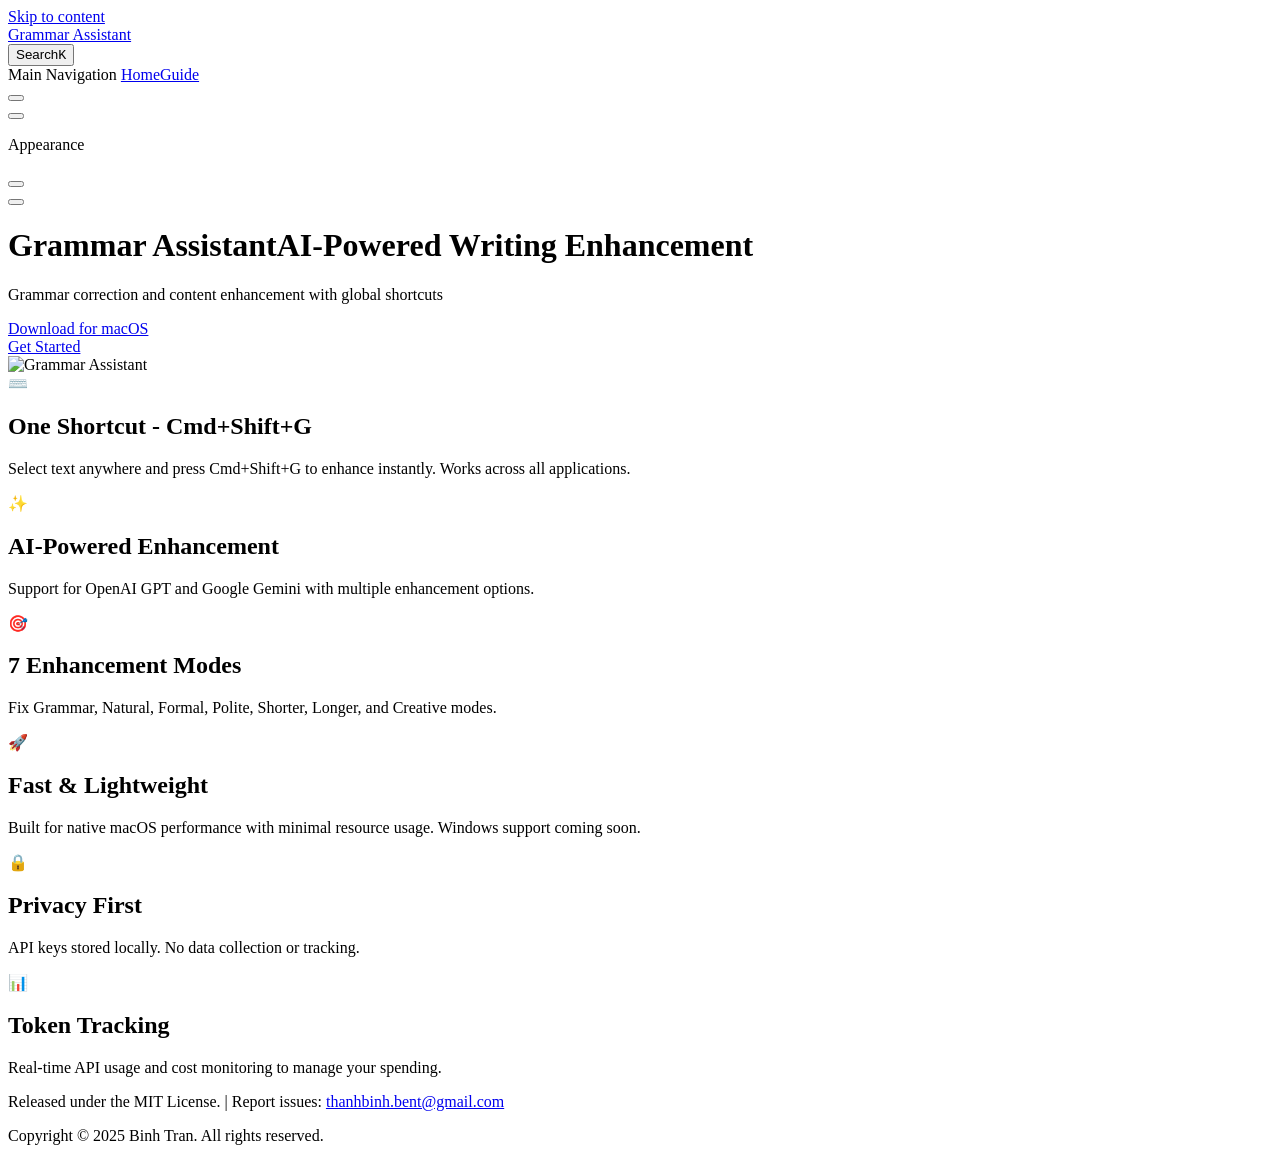
==== index.html @ 75317d52 "Deploy docs: 2025-11-30 17:50:04" ====
<!DOCTYPE html>
<html lang="en-US" dir="ltr">
  <head>
    <meta charset="utf-8">
    <meta name="viewport" content="width=device-width,initial-scale=1">
    <title>Grammar Assistant</title>
    <meta name="description" content="AI-powered grammar correction and content enhancement tool with global shortcuts">
    <meta name="generator" content="VitePress v1.6.4">
    <link rel="preload stylesheet" href="/grammar-assistant-docs/assets/style.QCebsMZa.css" as="style">
    <link rel="preload stylesheet" href="/grammar-assistant-docs/vp-icons.css" as="style">
    
    <script type="module" src="/grammar-assistant-docs/assets/app.Bwxa9KxV.js"></script>
    <link rel="preload" href="/grammar-assistant-docs/assets/inter-roman-latin.Di8DUHzh.woff2" as="font" type="font/woff2" crossorigin="">
    <link rel="modulepreload" href="/grammar-assistant-docs/assets/chunks/theme.BFLiokeU.js">
    <link rel="modulepreload" href="/grammar-assistant-docs/assets/chunks/framework.CrFVcK8R.js">
    <link rel="modulepreload" href="/grammar-assistant-docs/assets/index.md.DBgNUbRW.lean.js">
    <script id="check-dark-mode">(()=>{const e=localStorage.getItem("vitepress-theme-appearance")||"auto",a=window.matchMedia("(prefers-color-scheme: dark)").matches;(!e||e==="auto"?a:e==="dark")&&document.documentElement.classList.add("dark")})();</script>
    <script id="check-mac-os">document.documentElement.classList.toggle("mac",/Mac|iPhone|iPod|iPad/i.test(navigator.platform));</script>
  </head>
  <body>
    <div id="app"><div class="Layout" data-v-5d98c3a5><!--[--><!--]--><!--[--><span tabindex="-1" data-v-0b0ada53></span><a href="#VPContent" class="VPSkipLink visually-hidden" data-v-0b0ada53>Skip to content</a><!--]--><!----><header class="VPNav" data-v-5d98c3a5 data-v-ae24b3ad><div class="VPNavBar" data-v-ae24b3ad data-v-6aa21345><div class="wrapper" data-v-6aa21345><div class="container" data-v-6aa21345><div class="title" data-v-6aa21345><div class="VPNavBarTitle" data-v-6aa21345 data-v-1168a8e4><a class="title" href="/grammar-assistant-docs/" data-v-1168a8e4><!--[--><!--]--><!--[--><img class="VPImage logo" src="/grammar-assistant-docs/favicon.png" alt data-v-8426fc1a><!--]--><span data-v-1168a8e4>Grammar Assistant</span><!--[--><!--]--></a></div></div><div class="content" data-v-6aa21345><div class="content-body" data-v-6aa21345><!--[--><!--]--><div class="VPNavBarSearch search" data-v-6aa21345><!--[--><!----><div id="local-search"><button type="button" class="DocSearch DocSearch-Button" aria-label="Search"><span class="DocSearch-Button-Container"><span class="vp-icon DocSearch-Search-Icon"></span><span class="DocSearch-Button-Placeholder">Search</span></span><span class="DocSearch-Button-Keys"><kbd class="DocSearch-Button-Key"></kbd><kbd class="DocSearch-Button-Key">K</kbd></span></button></div><!--]--></div><nav aria-labelledby="main-nav-aria-label" class="VPNavBarMenu menu" data-v-6aa21345 data-v-dc692963><span id="main-nav-aria-label" class="visually-hidden" data-v-dc692963> Main Navigation </span><!--[--><!--[--><a class="VPLink link VPNavBarMenuLink active" href="/grammar-assistant-docs/" tabindex="0" data-v-dc692963 data-v-e56f3d57><!--[--><span data-v-e56f3d57>Home</span><!--]--></a><!--]--><!--[--><a class="VPLink link VPNavBarMenuLink" href="/grammar-assistant-docs/guide/getting-started.html" tabindex="0" data-v-dc692963 data-v-e56f3d57><!--[--><span data-v-e56f3d57>Guide</span><!--]--></a><!--]--><!--]--></nav><!----><div class="VPNavBarAppearance appearance" data-v-6aa21345 data-v-6c893767><button class="VPSwitch VPSwitchAppearance" type="button" role="switch" title aria-checked="false" data-v-6c893767 data-v-5337faa4 data-v-1d5665e3><span class="check" data-v-1d5665e3><span class="icon" data-v-1d5665e3><!--[--><span class="vpi-sun sun" data-v-5337faa4></span><span class="vpi-moon moon" data-v-5337faa4></span><!--]--></span></span></button></div><div class="VPSocialLinks VPNavBarSocialLinks social-links" data-v-6aa21345 data-v-0394ad82 data-v-7bc22406><!--[--><a class="VPSocialLink no-icon" href="https://github.com/thanhbinhbent/grammar-assistant" aria-label="github" target="_blank" rel="noopener" data-v-7bc22406 data-v-bd121fe5><span class="vpi-social-github"></span></a><!--]--></div><div class="VPFlyout VPNavBarExtra extra" data-v-6aa21345 data-v-bb2aa2f0 data-v-cf11d7a2><button type="button" class="button" aria-haspopup="true" aria-expanded="false" aria-label="extra navigation" data-v-cf11d7a2><span class="vpi-more-horizontal icon" data-v-cf11d7a2></span></button><div class="menu" data-v-cf11d7a2><div class="VPMenu" data-v-cf11d7a2 data-v-b98bc113><!----><!--[--><!--[--><!----><div class="group" data-v-bb2aa2f0><div class="item appearance" data-v-bb2aa2f0><p class="label" data-v-bb2aa2f0>Appearance</p><div class="appearance-action" data-v-bb2aa2f0><button class="VPSwitch VPSwitchAppearance" type="button" role="switch" title aria-checked="false" data-v-bb2aa2f0 data-v-5337faa4 data-v-1d5665e3><span class="check" data-v-1d5665e3><span class="icon" data-v-1d5665e3><!--[--><span class="vpi-sun sun" data-v-5337faa4></span><span class="vpi-moon moon" data-v-5337faa4></span><!--]--></span></span></button></div></div></div><div class="group" data-v-bb2aa2f0><div class="item social-links" data-v-bb2aa2f0><div class="VPSocialLinks social-links-list" data-v-bb2aa2f0 data-v-7bc22406><!--[--><a class="VPSocialLink no-icon" href="https://github.com/thanhbinhbent/grammar-assistant" aria-label="github" target="_blank" rel="noopener" data-v-7bc22406 data-v-bd121fe5><span class="vpi-social-github"></span></a><!--]--></div></div></div><!--]--><!--]--></div></div></div><!--[--><!--]--><button type="button" class="VPNavBarHamburger hamburger" aria-label="mobile navigation" aria-expanded="false" aria-controls="VPNavScreen" data-v-6aa21345 data-v-e5dd9c1c><span class="container" data-v-e5dd9c1c><span class="top" data-v-e5dd9c1c></span><span class="middle" data-v-e5dd9c1c></span><span class="bottom" data-v-e5dd9c1c></span></span></button></div></div></div></div><div class="divider" data-v-6aa21345><div class="divider-line" data-v-6aa21345></div></div></div><!----></header><!----><!----><div class="VPContent is-home" id="VPContent" data-v-5d98c3a5 data-v-1428d186><div class="VPHome" data-v-1428d186 data-v-8b561e3d><!--[--><!--]--><div class="VPHero has-image VPHomeHero" data-v-8b561e3d data-v-4f9c455b><div class="container" data-v-4f9c455b><div class="main" data-v-4f9c455b><!--[--><!--]--><!--[--><h1 class="heading" data-v-4f9c455b><span class="name clip" data-v-4f9c455b>Grammar Assistant</span><span class="text" data-v-4f9c455b>AI-Powered Writing Enhancement</span></h1><p class="tagline" data-v-4f9c455b>Grammar correction and content enhancement with global shortcuts</p><!--]--><!--[--><!--]--><div class="actions" data-v-4f9c455b><!--[--><div class="action" data-v-4f9c455b><a class="VPButton medium brand" href="/grammar-assistant-docs/downloads.html" data-v-4f9c455b data-v-fa7799d5>Download for macOS</a></div><div class="action" data-v-4f9c455b><a class="VPButton medium alt" href="/grammar-assistant-docs/guide/getting-started.html" data-v-4f9c455b data-v-fa7799d5>Get Started</a></div><!--]--></div><!--[--><!--]--></div><div class="image" data-v-4f9c455b><div class="image-container" data-v-4f9c455b><div class="image-bg" data-v-4f9c455b></div><!--[--><!--[--><img class="VPImage image-src" src="/grammar-assistant-docs/favicon.png" alt="Grammar Assistant" data-v-8426fc1a><!--]--><!--]--></div></div></div></div><!--[--><!--]--><!--[--><!--]--><div class="VPFeatures VPHomeFeatures" data-v-8b561e3d data-v-a6181336><div class="container" data-v-a6181336><div class="items" data-v-a6181336><!--[--><div class="grid-6 item" data-v-a6181336><div class="VPLink no-icon VPFeature" data-v-a6181336 data-v-a3976bdc><!--[--><article class="box" data-v-a3976bdc><div class="icon" data-v-a3976bdc>⌨️</div><h2 class="title" data-v-a3976bdc>One Shortcut - Cmd+Shift+G</h2><p class="details" data-v-a3976bdc>Select text anywhere and press Cmd+Shift+G to enhance instantly. Works across all applications.</p><!----></article><!--]--></div></div><div class="grid-6 item" data-v-a6181336><div class="VPLink no-icon VPFeature" data-v-a6181336 data-v-a3976bdc><!--[--><article class="box" data-v-a3976bdc><div class="icon" data-v-a3976bdc>✨</div><h2 class="title" data-v-a3976bdc>AI-Powered Enhancement</h2><p class="details" data-v-a3976bdc>Support for OpenAI GPT and Google Gemini with multiple enhancement options.</p><!----></article><!--]--></div></div><div class="grid-6 item" data-v-a6181336><div class="VPLink no-icon VPFeature" data-v-a6181336 data-v-a3976bdc><!--[--><article class="box" data-v-a3976bdc><div class="icon" data-v-a3976bdc>🎯</div><h2 class="title" data-v-a3976bdc>7 Enhancement Modes</h2><p class="details" data-v-a3976bdc>Fix Grammar, Natural, Formal, Polite, Shorter, Longer, and Creative modes.</p><!----></article><!--]--></div></div><div class="grid-6 item" data-v-a6181336><div class="VPLink no-icon VPFeature" data-v-a6181336 data-v-a3976bdc><!--[--><article class="box" data-v-a3976bdc><div class="icon" data-v-a3976bdc>🚀</div><h2 class="title" data-v-a3976bdc>Fast & Lightweight</h2><p class="details" data-v-a3976bdc>Built for native macOS performance with minimal resource usage. Windows support coming soon.</p><!----></article><!--]--></div></div><div class="grid-6 item" data-v-a6181336><div class="VPLink no-icon VPFeature" data-v-a6181336 data-v-a3976bdc><!--[--><article class="box" data-v-a3976bdc><div class="icon" data-v-a3976bdc>🔒</div><h2 class="title" data-v-a3976bdc>Privacy First</h2><p class="details" data-v-a3976bdc>API keys stored locally. No data collection or tracking.</p><!----></article><!--]--></div></div><div class="grid-6 item" data-v-a6181336><div class="VPLink no-icon VPFeature" data-v-a6181336 data-v-a3976bdc><!--[--><article class="box" data-v-a3976bdc><div class="icon" data-v-a3976bdc>📊</div><h2 class="title" data-v-a3976bdc>Token Tracking</h2><p class="details" data-v-a3976bdc>Real-time API usage and cost monitoring to manage your spending.</p><!----></article><!--]--></div></div><!--]--></div></div></div><!--[--><!--]--><div class="vp-doc container" style="" data-v-8b561e3d data-v-8e2d4988><!--[--><div style="position:relative;" data-v-8b561e3d><div></div></div><!--]--></div></div></div><footer class="VPFooter" data-v-5d98c3a5 data-v-e315a0ad><div class="container" data-v-e315a0ad><p class="message" data-v-e315a0ad>Released under the MIT License. | Report issues: <a href="mailto:thanhbinh.bent@gmail.com">thanhbinh.bent@gmail.com</a></p><p class="copyright" data-v-e315a0ad>Copyright © 2025 Binh Tran. All rights reserved.</p></div></footer><!--[--><!--]--></div></div>
    <script>window.__VP_HASH_MAP__=JSON.parse("{\"downloads.md\":\"1KWskmOC\",\"guide_configuration.md\":\"DzeyccAJ\",\"guide_features.md\":\"C42X2buK\",\"guide_getting-started.md\":\"BMj8KiyH\",\"guide_installation.md\":\"B_uOtw9T\",\"guide_what-is-grammar-assistant.md\":\"K6y7GJBF\",\"index.md\":\"DBgNUbRW\",\"readme.md\":\"B2Mxb4e_\"}");window.__VP_SITE_DATA__=JSON.parse("{\"lang\":\"en-US\",\"dir\":\"ltr\",\"title\":\"Grammar Assistant\",\"description\":\"AI-powered grammar correction and content enhancement tool with global shortcuts\",\"base\":\"/grammar-assistant-docs/\",\"head\":[],\"router\":{\"prefetchLinks\":true},\"appearance\":true,\"themeConfig\":{\"logo\":\"/favicon.png\",\"nav\":[{\"text\":\"Home\",\"link\":\"/\"},{\"text\":\"Guide\",\"link\":\"/guide/getting-started\"}],\"sidebar\":[{\"text\":\"Introduction\",\"items\":[{\"text\":\"What is Grammar Assistant?\",\"link\":\"/guide/what-is-grammar-assistant\"},{\"text\":\"Getting Started\",\"link\":\"/guide/getting-started\"}]},{\"text\":\"User Guide\",\"items\":[{\"text\":\"Installation\",\"link\":\"/guide/installation\"},{\"text\":\"Configuration\",\"link\":\"/guide/configuration\"},{\"text\":\"Features\",\"link\":\"/guide/features\"}]}],\"socialLinks\":[{\"icon\":\"github\",\"link\":\"https://github.com/thanhbinhbent/grammar-assistant\"}],\"footer\":{\"message\":\"Released under the MIT License. | Report issues: <a href=\\\"mailto:thanhbinh.bent@gmail.com\\\">thanhbinh.bent@gmail.com</a>\",\"copyright\":\"Copyright © 2025 Binh Tran. All rights reserved.\"},\"search\":{\"provider\":\"local\"}},\"locales\":{},\"scrollOffset\":134,\"cleanUrls\":false}");</script>
    
  </body>
</html>
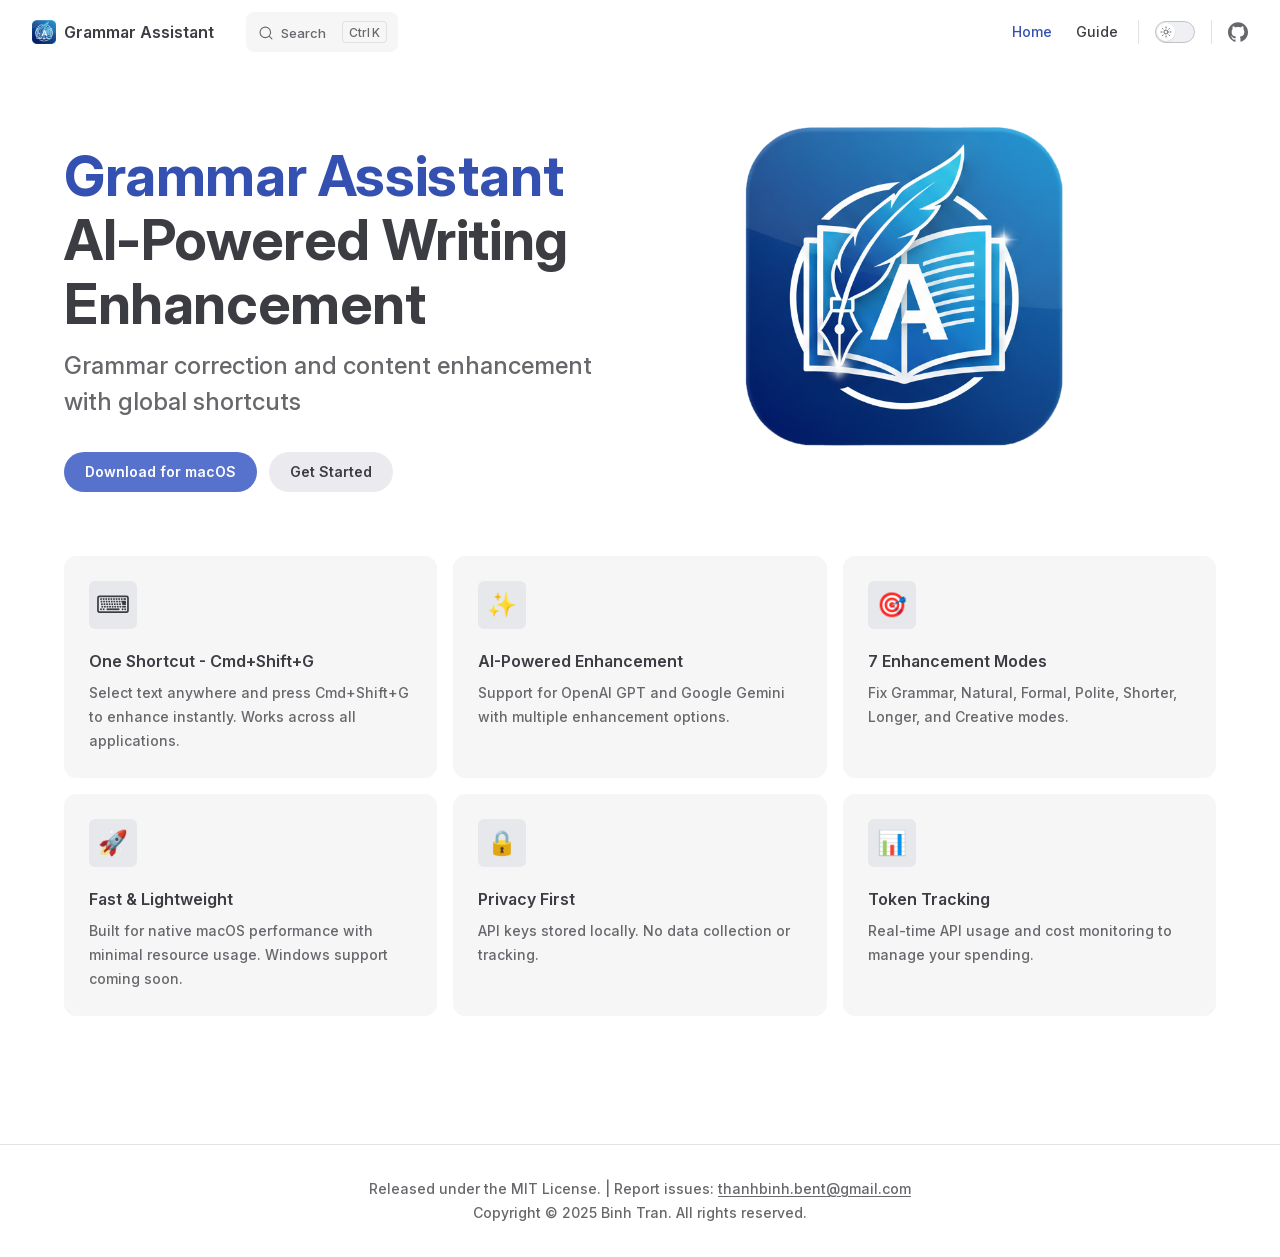
==== commit 29933210: "Deploy docs: 2025-12-01 16:32:07" ====
--- a/index.html
+++ b/index.html
@@ -6,20 +6,20 @@
     <title>Grammar Assistant</title>
     <meta name="description" content="AI-powered grammar correction and content enhancement tool with global shortcuts">
     <meta name="generator" content="VitePress v1.6.4">
-    <link rel="preload stylesheet" href="/grammar-assistant-docs/assets/style.QCebsMZa.css" as="style">
-    <link rel="preload stylesheet" href="/grammar-assistant-docs/vp-icons.css" as="style">
+    <link rel="preload stylesheet" href="/assets/style.BhX5jokk.css" as="style">
+    <link rel="preload stylesheet" href="/vp-icons.css" as="style">
     
-    <script type="module" src="/grammar-assistant-docs/assets/app.Bwxa9KxV.js"></script>
-    <link rel="preload" href="/grammar-assistant-docs/assets/inter-roman-latin.Di8DUHzh.woff2" as="font" type="font/woff2" crossorigin="">
-    <link rel="modulepreload" href="/grammar-assistant-docs/assets/chunks/theme.BFLiokeU.js">
-    <link rel="modulepreload" href="/grammar-assistant-docs/assets/chunks/framework.CrFVcK8R.js">
-    <link rel="modulepreload" href="/grammar-assistant-docs/assets/index.md.DBgNUbRW.lean.js">
+    <script type="module" src="/assets/app.wOiOORyG.js"></script>
+    <link rel="preload" href="/assets/inter-roman-latin.Di8DUHzh.woff2" as="font" type="font/woff2" crossorigin="">
+    <link rel="modulepreload" href="/assets/chunks/theme.yKlS7b8I.js">
+    <link rel="modulepreload" href="/assets/chunks/framework.CQuhCYrb.js">
+    <link rel="modulepreload" href="/assets/index.md.B6BmJPSx.lean.js">
     <script id="check-dark-mode">(()=>{const e=localStorage.getItem("vitepress-theme-appearance")||"auto",a=window.matchMedia("(prefers-color-scheme: dark)").matches;(!e||e==="auto"?a:e==="dark")&&document.documentElement.classList.add("dark")})();</script>
     <script id="check-mac-os">document.documentElement.classList.toggle("mac",/Mac|iPhone|iPod|iPad/i.test(navigator.platform));</script>
   </head>
   <body>
-    <div id="app"><div class="Layout" data-v-5d98c3a5><!--[--><!--]--><!--[--><span tabindex="-1" data-v-0b0ada53></span><a href="#VPContent" class="VPSkipLink visually-hidden" data-v-0b0ada53>Skip to content</a><!--]--><!----><header class="VPNav" data-v-5d98c3a5 data-v-ae24b3ad><div class="VPNavBar" data-v-ae24b3ad data-v-6aa21345><div class="wrapper" data-v-6aa21345><div class="container" data-v-6aa21345><div class="title" data-v-6aa21345><div class="VPNavBarTitle" data-v-6aa21345 data-v-1168a8e4><a class="title" href="/grammar-assistant-docs/" data-v-1168a8e4><!--[--><!--]--><!--[--><img class="VPImage logo" src="/grammar-assistant-docs/favicon.png" alt data-v-8426fc1a><!--]--><span data-v-1168a8e4>Grammar Assistant</span><!--[--><!--]--></a></div></div><div class="content" data-v-6aa21345><div class="content-body" data-v-6aa21345><!--[--><!--]--><div class="VPNavBarSearch search" data-v-6aa21345><!--[--><!----><div id="local-search"><button type="button" class="DocSearch DocSearch-Button" aria-label="Search"><span class="DocSearch-Button-Container"><span class="vp-icon DocSearch-Search-Icon"></span><span class="DocSearch-Button-Placeholder">Search</span></span><span class="DocSearch-Button-Keys"><kbd class="DocSearch-Button-Key"></kbd><kbd class="DocSearch-Button-Key">K</kbd></span></button></div><!--]--></div><nav aria-labelledby="main-nav-aria-label" class="VPNavBarMenu menu" data-v-6aa21345 data-v-dc692963><span id="main-nav-aria-label" class="visually-hidden" data-v-dc692963> Main Navigation </span><!--[--><!--[--><a class="VPLink link VPNavBarMenuLink active" href="/grammar-assistant-docs/" tabindex="0" data-v-dc692963 data-v-e56f3d57><!--[--><span data-v-e56f3d57>Home</span><!--]--></a><!--]--><!--[--><a class="VPLink link VPNavBarMenuLink" href="/grammar-assistant-docs/guide/getting-started.html" tabindex="0" data-v-dc692963 data-v-e56f3d57><!--[--><span data-v-e56f3d57>Guide</span><!--]--></a><!--]--><!--]--></nav><!----><div class="VPNavBarAppearance appearance" data-v-6aa21345 data-v-6c893767><button class="VPSwitch VPSwitchAppearance" type="button" role="switch" title aria-checked="false" data-v-6c893767 data-v-5337faa4 data-v-1d5665e3><span class="check" data-v-1d5665e3><span class="icon" data-v-1d5665e3><!--[--><span class="vpi-sun sun" data-v-5337faa4></span><span class="vpi-moon moon" data-v-5337faa4></span><!--]--></span></span></button></div><div class="VPSocialLinks VPNavBarSocialLinks social-links" data-v-6aa21345 data-v-0394ad82 data-v-7bc22406><!--[--><a class="VPSocialLink no-icon" href="https://github.com/thanhbinhbent/grammar-assistant" aria-label="github" target="_blank" rel="noopener" data-v-7bc22406 data-v-bd121fe5><span class="vpi-social-github"></span></a><!--]--></div><div class="VPFlyout VPNavBarExtra extra" data-v-6aa21345 data-v-bb2aa2f0 data-v-cf11d7a2><button type="button" class="button" aria-haspopup="true" aria-expanded="false" aria-label="extra navigation" data-v-cf11d7a2><span class="vpi-more-horizontal icon" data-v-cf11d7a2></span></button><div class="menu" data-v-cf11d7a2><div class="VPMenu" data-v-cf11d7a2 data-v-b98bc113><!----><!--[--><!--[--><!----><div class="group" data-v-bb2aa2f0><div class="item appearance" data-v-bb2aa2f0><p class="label" data-v-bb2aa2f0>Appearance</p><div class="appearance-action" data-v-bb2aa2f0><button class="VPSwitch VPSwitchAppearance" type="button" role="switch" title aria-checked="false" data-v-bb2aa2f0 data-v-5337faa4 data-v-1d5665e3><span class="check" data-v-1d5665e3><span class="icon" data-v-1d5665e3><!--[--><span class="vpi-sun sun" data-v-5337faa4></span><span class="vpi-moon moon" data-v-5337faa4></span><!--]--></span></span></button></div></div></div><div class="group" data-v-bb2aa2f0><div class="item social-links" data-v-bb2aa2f0><div class="VPSocialLinks social-links-list" data-v-bb2aa2f0 data-v-7bc22406><!--[--><a class="VPSocialLink no-icon" href="https://github.com/thanhbinhbent/grammar-assistant" aria-label="github" target="_blank" rel="noopener" data-v-7bc22406 data-v-bd121fe5><span class="vpi-social-github"></span></a><!--]--></div></div></div><!--]--><!--]--></div></div></div><!--[--><!--]--><button type="button" class="VPNavBarHamburger hamburger" aria-label="mobile navigation" aria-expanded="false" aria-controls="VPNavScreen" data-v-6aa21345 data-v-e5dd9c1c><span class="container" data-v-e5dd9c1c><span class="top" data-v-e5dd9c1c></span><span class="middle" data-v-e5dd9c1c></span><span class="bottom" data-v-e5dd9c1c></span></span></button></div></div></div></div><div class="divider" data-v-6aa21345><div class="divider-line" data-v-6aa21345></div></div></div><!----></header><!----><!----><div class="VPContent is-home" id="VPContent" data-v-5d98c3a5 data-v-1428d186><div class="VPHome" data-v-1428d186 data-v-8b561e3d><!--[--><!--]--><div class="VPHero has-image VPHomeHero" data-v-8b561e3d data-v-4f9c455b><div class="container" data-v-4f9c455b><div class="main" data-v-4f9c455b><!--[--><!--]--><!--[--><h1 class="heading" data-v-4f9c455b><span class="name clip" data-v-4f9c455b>Grammar Assistant</span><span class="text" data-v-4f9c455b>AI-Powered Writing Enhancement</span></h1><p class="tagline" data-v-4f9c455b>Grammar correction and content enhancement with global shortcuts</p><!--]--><!--[--><!--]--><div class="actions" data-v-4f9c455b><!--[--><div class="action" data-v-4f9c455b><a class="VPButton medium brand" href="/grammar-assistant-docs/downloads.html" data-v-4f9c455b data-v-fa7799d5>Download for macOS</a></div><div class="action" data-v-4f9c455b><a class="VPButton medium alt" href="/grammar-assistant-docs/guide/getting-started.html" data-v-4f9c455b data-v-fa7799d5>Get Started</a></div><!--]--></div><!--[--><!--]--></div><div class="image" data-v-4f9c455b><div class="image-container" data-v-4f9c455b><div class="image-bg" data-v-4f9c455b></div><!--[--><!--[--><img class="VPImage image-src" src="/grammar-assistant-docs/favicon.png" alt="Grammar Assistant" data-v-8426fc1a><!--]--><!--]--></div></div></div></div><!--[--><!--]--><!--[--><!--]--><div class="VPFeatures VPHomeFeatures" data-v-8b561e3d data-v-a6181336><div class="container" data-v-a6181336><div class="items" data-v-a6181336><!--[--><div class="grid-6 item" data-v-a6181336><div class="VPLink no-icon VPFeature" data-v-a6181336 data-v-a3976bdc><!--[--><article class="box" data-v-a3976bdc><div class="icon" data-v-a3976bdc>⌨️</div><h2 class="title" data-v-a3976bdc>One Shortcut - Cmd+Shift+G</h2><p class="details" data-v-a3976bdc>Select text anywhere and press Cmd+Shift+G to enhance instantly. Works across all applications.</p><!----></article><!--]--></div></div><div class="grid-6 item" data-v-a6181336><div class="VPLink no-icon VPFeature" data-v-a6181336 data-v-a3976bdc><!--[--><article class="box" data-v-a3976bdc><div class="icon" data-v-a3976bdc>✨</div><h2 class="title" data-v-a3976bdc>AI-Powered Enhancement</h2><p class="details" data-v-a3976bdc>Support for OpenAI GPT and Google Gemini with multiple enhancement options.</p><!----></article><!--]--></div></div><div class="grid-6 item" data-v-a6181336><div class="VPLink no-icon VPFeature" data-v-a6181336 data-v-a3976bdc><!--[--><article class="box" data-v-a3976bdc><div class="icon" data-v-a3976bdc>🎯</div><h2 class="title" data-v-a3976bdc>7 Enhancement Modes</h2><p class="details" data-v-a3976bdc>Fix Grammar, Natural, Formal, Polite, Shorter, Longer, and Creative modes.</p><!----></article><!--]--></div></div><div class="grid-6 item" data-v-a6181336><div class="VPLink no-icon VPFeature" data-v-a6181336 data-v-a3976bdc><!--[--><article class="box" data-v-a3976bdc><div class="icon" data-v-a3976bdc>🚀</div><h2 class="title" data-v-a3976bdc>Fast & Lightweight</h2><p class="details" data-v-a3976bdc>Built for native macOS performance with minimal resource usage. Windows support coming soon.</p><!----></article><!--]--></div></div><div class="grid-6 item" data-v-a6181336><div class="VPLink no-icon VPFeature" data-v-a6181336 data-v-a3976bdc><!--[--><article class="box" data-v-a3976bdc><div class="icon" data-v-a3976bdc>🔒</div><h2 class="title" data-v-a3976bdc>Privacy First</h2><p class="details" data-v-a3976bdc>API keys stored locally. No data collection or tracking.</p><!----></article><!--]--></div></div><div class="grid-6 item" data-v-a6181336><div class="VPLink no-icon VPFeature" data-v-a6181336 data-v-a3976bdc><!--[--><article class="box" data-v-a3976bdc><div class="icon" data-v-a3976bdc>📊</div><h2 class="title" data-v-a3976bdc>Token Tracking</h2><p class="details" data-v-a3976bdc>Real-time API usage and cost monitoring to manage your spending.</p><!----></article><!--]--></div></div><!--]--></div></div></div><!--[--><!--]--><div class="vp-doc container" style="" data-v-8b561e3d data-v-8e2d4988><!--[--><div style="position:relative;" data-v-8b561e3d><div></div></div><!--]--></div></div></div><footer class="VPFooter" data-v-5d98c3a5 data-v-e315a0ad><div class="container" data-v-e315a0ad><p class="message" data-v-e315a0ad>Released under the MIT License. | Report issues: <a href="mailto:thanhbinh.bent@gmail.com">thanhbinh.bent@gmail.com</a></p><p class="copyright" data-v-e315a0ad>Copyright © 2025 Binh Tran. All rights reserved.</p></div></footer><!--[--><!--]--></div></div>
-    <script>window.__VP_HASH_MAP__=JSON.parse("{\"downloads.md\":\"1KWskmOC\",\"guide_configuration.md\":\"DzeyccAJ\",\"guide_features.md\":\"C42X2buK\",\"guide_getting-started.md\":\"BMj8KiyH\",\"guide_installation.md\":\"B_uOtw9T\",\"guide_what-is-grammar-assistant.md\":\"K6y7GJBF\",\"index.md\":\"DBgNUbRW\",\"readme.md\":\"B2Mxb4e_\"}");window.__VP_SITE_DATA__=JSON.parse("{\"lang\":\"en-US\",\"dir\":\"ltr\",\"title\":\"Grammar Assistant\",\"description\":\"AI-powered grammar correction and content enhancement tool with global shortcuts\",\"base\":\"/grammar-assistant-docs/\",\"head\":[],\"router\":{\"prefetchLinks\":true},\"appearance\":true,\"themeConfig\":{\"logo\":\"/favicon.png\",\"nav\":[{\"text\":\"Home\",\"link\":\"/\"},{\"text\":\"Guide\",\"link\":\"/guide/getting-started\"}],\"sidebar\":[{\"text\":\"Introduction\",\"items\":[{\"text\":\"What is Grammar Assistant?\",\"link\":\"/guide/what-is-grammar-assistant\"},{\"text\":\"Getting Started\",\"link\":\"/guide/getting-started\"}]},{\"text\":\"User Guide\",\"items\":[{\"text\":\"Installation\",\"link\":\"/guide/installation\"},{\"text\":\"Configuration\",\"link\":\"/guide/configuration\"},{\"text\":\"Features\",\"link\":\"/guide/features\"}]}],\"socialLinks\":[{\"icon\":\"github\",\"link\":\"https://github.com/thanhbinhbent/grammar-assistant\"}],\"footer\":{\"message\":\"Released under the MIT License. | Report issues: <a href=\\\"mailto:thanhbinh.bent@gmail.com\\\">thanhbinh.bent@gmail.com</a>\",\"copyright\":\"Copyright © 2025 Binh Tran. All rights reserved.\"},\"search\":{\"provider\":\"local\"}},\"locales\":{},\"scrollOffset\":134,\"cleanUrls\":false}");</script>
+    <div id="app"><div class="Layout" data-v-5d98c3a5><!--[--><!--]--><!--[--><span tabindex="-1" data-v-0b0ada53></span><a href="#VPContent" class="VPSkipLink visually-hidden" data-v-0b0ada53>Skip to content</a><!--]--><!----><header class="VPNav" data-v-5d98c3a5 data-v-ae24b3ad><div class="VPNavBar" data-v-ae24b3ad data-v-6aa21345><div class="wrapper" data-v-6aa21345><div class="container" data-v-6aa21345><div class="title" data-v-6aa21345><div class="VPNavBarTitle" data-v-6aa21345 data-v-1168a8e4><a class="title" href="/" data-v-1168a8e4><!--[--><!--]--><!--[--><img class="VPImage logo" src="/favicon.png" alt data-v-8426fc1a><!--]--><span data-v-1168a8e4>Grammar Assistant</span><!--[--><!--]--></a></div></div><div class="content" data-v-6aa21345><div class="content-body" data-v-6aa21345><!--[--><!--]--><div class="VPNavBarSearch search" data-v-6aa21345><!--[--><!----><div id="local-search"><button type="button" class="DocSearch DocSearch-Button" aria-label="Search"><span class="DocSearch-Button-Container"><span class="vp-icon DocSearch-Search-Icon"></span><span class="DocSearch-Button-Placeholder">Search</span></span><span class="DocSearch-Button-Keys"><kbd class="DocSearch-Button-Key"></kbd><kbd class="DocSearch-Button-Key">K</kbd></span></button></div><!--]--></div><nav aria-labelledby="main-nav-aria-label" class="VPNavBarMenu menu" data-v-6aa21345 data-v-dc692963><span id="main-nav-aria-label" class="visually-hidden" data-v-dc692963> Main Navigation </span><!--[--><!--[--><a class="VPLink link VPNavBarMenuLink active" href="/" tabindex="0" data-v-dc692963 data-v-e56f3d57><!--[--><span data-v-e56f3d57>Home</span><!--]--></a><!--]--><!--[--><a class="VPLink link VPNavBarMenuLink" href="/guide/getting-started.html" tabindex="0" data-v-dc692963 data-v-e56f3d57><!--[--><span data-v-e56f3d57>Guide</span><!--]--></a><!--]--><!--]--></nav><!----><div class="VPNavBarAppearance appearance" data-v-6aa21345 data-v-6c893767><button class="VPSwitch VPSwitchAppearance" type="button" role="switch" title aria-checked="false" data-v-6c893767 data-v-5337faa4 data-v-1d5665e3><span class="check" data-v-1d5665e3><span class="icon" data-v-1d5665e3><!--[--><span class="vpi-sun sun" data-v-5337faa4></span><span class="vpi-moon moon" data-v-5337faa4></span><!--]--></span></span></button></div><div class="VPSocialLinks VPNavBarSocialLinks social-links" data-v-6aa21345 data-v-0394ad82 data-v-7bc22406><!--[--><a class="VPSocialLink no-icon" href="https://github.com/thanhbinhbent/grammar-assistant-docs" aria-label="github" target="_blank" rel="noopener" data-v-7bc22406 data-v-bd121fe5><span class="vpi-social-github"></span></a><!--]--></div><div class="VPFlyout VPNavBarExtra extra" data-v-6aa21345 data-v-bb2aa2f0 data-v-cf11d7a2><button type="button" class="button" aria-haspopup="true" aria-expanded="false" aria-label="extra navigation" data-v-cf11d7a2><span class="vpi-more-horizontal icon" data-v-cf11d7a2></span></button><div class="menu" data-v-cf11d7a2><div class="VPMenu" data-v-cf11d7a2 data-v-b98bc113><!----><!--[--><!--[--><!----><div class="group" data-v-bb2aa2f0><div class="item appearance" data-v-bb2aa2f0><p class="label" data-v-bb2aa2f0>Appearance</p><div class="appearance-action" data-v-bb2aa2f0><button class="VPSwitch VPSwitchAppearance" type="button" role="switch" title aria-checked="false" data-v-bb2aa2f0 data-v-5337faa4 data-v-1d5665e3><span class="check" data-v-1d5665e3><span class="icon" data-v-1d5665e3><!--[--><span class="vpi-sun sun" data-v-5337faa4></span><span class="vpi-moon moon" data-v-5337faa4></span><!--]--></span></span></button></div></div></div><div class="group" data-v-bb2aa2f0><div class="item social-links" data-v-bb2aa2f0><div class="VPSocialLinks social-links-list" data-v-bb2aa2f0 data-v-7bc22406><!--[--><a class="VPSocialLink no-icon" href="https://github.com/thanhbinhbent/grammar-assistant-docs" aria-label="github" target="_blank" rel="noopener" data-v-7bc22406 data-v-bd121fe5><span class="vpi-social-github"></span></a><!--]--></div></div></div><!--]--><!--]--></div></div></div><!--[--><!--]--><button type="button" class="VPNavBarHamburger hamburger" aria-label="mobile navigation" aria-expanded="false" aria-controls="VPNavScreen" data-v-6aa21345 data-v-e5dd9c1c><span class="container" data-v-e5dd9c1c><span class="top" data-v-e5dd9c1c></span><span class="middle" data-v-e5dd9c1c></span><span class="bottom" data-v-e5dd9c1c></span></span></button></div></div></div></div><div class="divider" data-v-6aa21345><div class="divider-line" data-v-6aa21345></div></div></div><!----></header><!----><!----><div class="VPContent is-home" id="VPContent" data-v-5d98c3a5 data-v-1428d186><div class="VPHome" data-v-1428d186 data-v-8b561e3d><!--[--><!--]--><div class="VPHero has-image VPHomeHero" data-v-8b561e3d data-v-4f9c455b><div class="container" data-v-4f9c455b><div class="main" data-v-4f9c455b><!--[--><!--]--><!--[--><h1 class="heading" data-v-4f9c455b><span class="name clip" data-v-4f9c455b>Grammar Assistant</span><span class="text" data-v-4f9c455b>AI-Powered Writing Enhancement</span></h1><p class="tagline" data-v-4f9c455b>Grammar correction and content enhancement with global shortcuts</p><!--]--><!--[--><!--]--><div class="actions" data-v-4f9c455b><!--[--><div class="action" data-v-4f9c455b><a class="VPButton medium brand" href="/downloads.html" data-v-4f9c455b data-v-fa7799d5>Download for macOS</a></div><div class="action" data-v-4f9c455b><a class="VPButton medium alt" href="/guide/getting-started.html" data-v-4f9c455b data-v-fa7799d5>Get Started</a></div><!--]--></div><!--[--><!--]--></div><div class="image" data-v-4f9c455b><div class="image-container" data-v-4f9c455b><div class="image-bg" data-v-4f9c455b></div><!--[--><!--[--><img class="VPImage image-src" src="/favicon.png" alt="Grammar Assistant" data-v-8426fc1a><!--]--><!--]--></div></div></div></div><!--[--><!--]--><!--[--><!--]--><div class="VPFeatures VPHomeFeatures" data-v-8b561e3d data-v-a6181336><div class="container" data-v-a6181336><div class="items" data-v-a6181336><!--[--><div class="grid-6 item" data-v-a6181336><div class="VPLink no-icon VPFeature" data-v-a6181336 data-v-a3976bdc><!--[--><article class="box" data-v-a3976bdc><div class="icon" data-v-a3976bdc>⌨️</div><h2 class="title" data-v-a3976bdc>One Shortcut - Cmd+Shift+G</h2><p class="details" data-v-a3976bdc>Select text anywhere and press Cmd+Shift+G to enhance instantly. Works across all applications.</p><!----></article><!--]--></div></div><div class="grid-6 item" data-v-a6181336><div class="VPLink no-icon VPFeature" data-v-a6181336 data-v-a3976bdc><!--[--><article class="box" data-v-a3976bdc><div class="icon" data-v-a3976bdc>✨</div><h2 class="title" data-v-a3976bdc>AI-Powered Enhancement</h2><p class="details" data-v-a3976bdc>Support for OpenAI GPT and Google Gemini with multiple enhancement options.</p><!----></article><!--]--></div></div><div class="grid-6 item" data-v-a6181336><div class="VPLink no-icon VPFeature" data-v-a6181336 data-v-a3976bdc><!--[--><article class="box" data-v-a3976bdc><div class="icon" data-v-a3976bdc>🎯</div><h2 class="title" data-v-a3976bdc>7 Enhancement Modes</h2><p class="details" data-v-a3976bdc>Fix Grammar, Natural, Formal, Polite, Shorter, Longer, and Creative modes.</p><!----></article><!--]--></div></div><div class="grid-6 item" data-v-a6181336><div class="VPLink no-icon VPFeature" data-v-a6181336 data-v-a3976bdc><!--[--><article class="box" data-v-a3976bdc><div class="icon" data-v-a3976bdc>🚀</div><h2 class="title" data-v-a3976bdc>Fast & Lightweight</h2><p class="details" data-v-a3976bdc>Built for native macOS performance with minimal resource usage. Windows support coming soon.</p><!----></article><!--]--></div></div><div class="grid-6 item" data-v-a6181336><div class="VPLink no-icon VPFeature" data-v-a6181336 data-v-a3976bdc><!--[--><article class="box" data-v-a3976bdc><div class="icon" data-v-a3976bdc>🔒</div><h2 class="title" data-v-a3976bdc>Privacy First</h2><p class="details" data-v-a3976bdc>API keys stored locally. No data collection or tracking.</p><!----></article><!--]--></div></div><div class="grid-6 item" data-v-a6181336><div class="VPLink no-icon VPFeature" data-v-a6181336 data-v-a3976bdc><!--[--><article class="box" data-v-a3976bdc><div class="icon" data-v-a3976bdc>📊</div><h2 class="title" data-v-a3976bdc>Token Tracking</h2><p class="details" data-v-a3976bdc>Real-time API usage and cost monitoring to manage your spending.</p><!----></article><!--]--></div></div><!--]--></div></div></div><!--[--><!--]--><div class="vp-doc container" style="" data-v-8b561e3d data-v-8e2d4988><!--[--><div style="position:relative;" data-v-8b561e3d><div></div></div><!--]--></div></div></div><footer class="VPFooter" data-v-5d98c3a5 data-v-e315a0ad><div class="container" data-v-e315a0ad><p class="message" data-v-e315a0ad>Released under the MIT License. | Report issues: <a href="mailto:thanhbinh.bent@gmail.com">thanhbinh.bent@gmail.com</a></p><p class="copyright" data-v-e315a0ad>Copyright © 2025 Binh Tran. All rights reserved.</p></div></footer><!--[--><!--]--></div></div>
+    <script>window.__VP_HASH_MAP__=JSON.parse("{\"downloads.md\":\"D0vGFMDw\",\"guide_configuration.md\":\"C_tCtWjw\",\"guide_features.md\":\"BnXpU47B\",\"guide_getting-started.md\":\"DDzHX6XF\",\"guide_installation.md\":\"PuU7KPEf\",\"guide_what-is-grammar-assistant.md\":\"BvSxxqr-\",\"index.md\":\"B6BmJPSx\",\"readme.md\":\"zHyeStZN\"}");window.__VP_SITE_DATA__=JSON.parse("{\"lang\":\"en-US\",\"dir\":\"ltr\",\"title\":\"Grammar Assistant\",\"description\":\"AI-powered grammar correction and content enhancement tool with global shortcuts\",\"base\":\"/\",\"head\":[],\"router\":{\"prefetchLinks\":true},\"appearance\":true,\"themeConfig\":{\"logo\":\"/favicon.png\",\"nav\":[{\"text\":\"Home\",\"link\":\"/\"},{\"text\":\"Guide\",\"link\":\"/guide/getting-started\"}],\"sidebar\":[{\"text\":\"Introduction\",\"items\":[{\"text\":\"What is Grammar Assistant?\",\"link\":\"/guide/what-is-grammar-assistant\"},{\"text\":\"Getting Started\",\"link\":\"/guide/getting-started\"}]},{\"text\":\"User Guide\",\"items\":[{\"text\":\"Installation\",\"link\":\"/guide/installation\"},{\"text\":\"Configuration\",\"link\":\"/guide/configuration\"},{\"text\":\"Features\",\"link\":\"/guide/features\"}]}],\"socialLinks\":[{\"icon\":\"github\",\"link\":\"https://github.com/thanhbinhbent/grammar-assistant-docs\"}],\"footer\":{\"message\":\"Released under the MIT License. | Report issues: <a href=\\\"mailto:thanhbinh.bent@gmail.com\\\">thanhbinh.bent@gmail.com</a>\",\"copyright\":\"Copyright © 2025 Binh Tran. All rights reserved.\"},\"search\":{\"provider\":\"local\"}},\"locales\":{},\"scrollOffset\":134,\"cleanUrls\":false}");</script>
     
   </body>
 </html>
--- a/assets/style.BhX5jokk.css
+++ b/assets/style.BhX5jokk.css
@@ -0,0 +1 @@
+@font-face{font-family:Inter;font-style:normal;font-weight:100 900;font-display:swap;src:url(/assets/inter-roman-cyrillic-ext.BBPuwvHQ.woff2) format("woff2");unicode-range:U+0460-052F,U+1C80-1C88,U+20B4,U+2DE0-2DFF,U+A640-A69F,U+FE2E-FE2F}@font-face{font-family:Inter;font-style:normal;font-weight:100 900;font-display:swap;src:url(/assets/inter-roman-cyrillic.C5lxZ8CY.woff2) format("woff2");unicode-range:U+0301,U+0400-045F,U+0490-0491,U+04B0-04B1,U+2116}@font-face{font-family:Inter;font-style:normal;font-weight:100 900;font-display:swap;src:url(/assets/inter-roman-greek-ext.CqjqNYQ-.woff2) format("woff2");unicode-range:U+1F00-1FFF}@font-face{font-family:Inter;font-style:normal;font-weight:100 900;font-display:swap;src:url(/assets/inter-roman-greek.BBVDIX6e.woff2) format("woff2");unicode-range:U+0370-0377,U+037A-037F,U+0384-038A,U+038C,U+038E-03A1,U+03A3-03FF}@font-face{font-family:Inter;font-style:normal;font-weight:100 900;font-display:swap;src:url(/assets/inter-roman-vietnamese.BjW4sHH5.woff2) format("woff2");unicode-range:U+0102-0103,U+0110-0111,U+0128-0129,U+0168-0169,U+01A0-01A1,U+01AF-01B0,U+0300-0301,U+0303-0304,U+0308-0309,U+0323,U+0329,U+1EA0-1EF9,U+20AB}@font-face{font-family:Inter;font-style:normal;font-weight:100 900;font-display:swap;src:url(/assets/inter-roman-latin-ext.4ZJIpNVo.woff2) format("woff2");unicode-range:U+0100-02AF,U+0304,U+0308,U+0329,U+1E00-1E9F,U+1EF2-1EFF,U+2020,U+20A0-20AB,U+20AD-20C0,U+2113,U+2C60-2C7F,U+A720-A7FF}@font-face{font-family:Inter;font-style:normal;font-weight:100 900;font-display:swap;src:url(/assets/inter-roman-latin.Di8DUHzh.woff2) format("woff2");unicode-range:U+0000-00FF,U+0131,U+0152-0153,U+02BB-02BC,U+02C6,U+02DA,U+02DC,U+0304,U+0308,U+0329,U+2000-206F,U+2074,U+20AC,U+2122,U+2191,U+2193,U+2212,U+2215,U+FEFF,U+FFFD}@font-face{font-family:Inter;font-style:italic;font-weight:100 900;font-display:swap;src:url(/assets/inter-italic-cyrillic-ext.r48I6akx.woff2) format("woff2");unicode-range:U+0460-052F,U+1C80-1C88,U+20B4,U+2DE0-2DFF,U+A640-A69F,U+FE2E-FE2F}@font-face{font-family:Inter;font-style:italic;font-weight:100 900;font-display:swap;src:url(/assets/inter-italic-cyrillic.By2_1cv3.woff2) format("woff2");unicode-range:U+0301,U+0400-045F,U+0490-0491,U+04B0-04B1,U+2116}@font-face{font-family:Inter;font-style:italic;font-weight:100 900;font-display:swap;src:url(/assets/inter-italic-greek-ext.1u6EdAuj.woff2) format("woff2");unicode-range:U+1F00-1FFF}@font-face{font-family:Inter;font-style:italic;font-weight:100 900;font-display:swap;src:url(/assets/inter-italic-greek.DJ8dCoTZ.woff2) format("woff2");unicode-range:U+0370-0377,U+037A-037F,U+0384-038A,U+038C,U+038E-03A1,U+03A3-03FF}@font-face{font-family:Inter;font-style:italic;font-weight:100 900;font-display:swap;src:url(/assets/inter-italic-vietnamese.BSbpV94h.woff2) format("woff2");unicode-range:U+0102-0103,U+0110-0111,U+0128-0129,U+0168-0169,U+01A0-01A1,U+01AF-01B0,U+0300-0301,U+0303-0304,U+0308-0309,U+0323,U+0329,U+1EA0-1EF9,U+20AB}@font-face{font-family:Inter;font-style:italic;font-weight:100 900;font-display:swap;src:url(/assets/inter-italic-latin-ext.CN1xVJS-.woff2) format("woff2");unicode-range:U+0100-02AF,U+0304,U+0308,U+0329,U+1E00-1E9F,U+1EF2-1EFF,U+2020,U+20A0-20AB,U+20AD-20C0,U+2113,U+2C60-2C7F,U+A720-A7FF}@font-face{font-family:Inter;font-style:italic;font-weight:100 900;font-display:swap;src:url(/assets/inter-italic-latin.C2AdPX0b.woff2) format("woff2");unicode-range:U+0000-00FF,U+0131,U+0152-0153,U+02BB-02BC,U+02C6,U+02DA,U+02DC,U+0304,U+0308,U+0329,U+2000-206F,U+2074,U+20AC,U+2122,U+2191,U+2193,U+2212,U+2215,U+FEFF,U+FFFD}@font-face{font-family:Punctuation SC;font-weight:400;src:local("PingFang SC Regular"),local("Noto Sans CJK SC"),local("Microsoft YaHei");unicode-range:U+201C,U+201D,U+2018,U+2019,U+2E3A,U+2014,U+2013,U+2026,U+00B7,U+007E,U+002F}@font-face{font-family:Punctuation SC;font-weight:500;src:local("PingFang SC Medium"),local("Noto Sans CJK SC"),local("Microsoft YaHei");unicode-range:U+201C,U+201D,U+2018,U+2019,U+2E3A,U+2014,U+2013,U+2026,U+00B7,U+007E,U+002F}@font-face{font-family:Punctuation SC;font-weight:600;src:local("PingFang SC Semibold"),local("Noto Sans CJK SC Bold"),local("Microsoft YaHei Bold");unicode-range:U+201C,U+201D,U+2018,U+2019,U+2E3A,U+2014,U+2013,U+2026,U+00B7,U+007E,U+002F}@font-face{font-family:Punctuation SC;font-weight:700;src:local("PingFang SC Semibold"),local("Noto Sans CJK SC Bold"),local("Microsoft YaHei Bold");unicode-range:U+201C,U+201D,U+2018,U+2019,U+2E3A,U+2014,U+2013,U+2026,U+00B7,U+007E,U+002F}:root{--vp-c-white: #ffffff;--vp-c-black: #000000;--vp-c-neutral: var(--vp-c-black);--vp-c-neutral-inverse: var(--vp-c-white)}.dark{--vp-c-neutral: var(--vp-c-white);--vp-c-neutral-inverse: var(--vp-c-black)}:root{--vp-c-gray-1: #dddde3;--vp-c-gray-2: #e4e4e9;--vp-c-gray-3: #ebebef;--vp-c-gray-soft: rgba(142, 150, 170, .14);--vp-c-indigo-1: #3451b2;--vp-c-indigo-2: #3a5ccc;--vp-c-indigo-3: #5672cd;--vp-c-indigo-soft: rgba(100, 108, 255, .14);--vp-c-purple-1: #6f42c1;--vp-c-purple-2: #7e4cc9;--vp-c-purple-3: #8e5cd9;--vp-c-purple-soft: rgba(159, 122, 234, .14);--vp-c-green-1: #18794e;--vp-c-green-2: #299764;--vp-c-green-3: #30a46c;--vp-c-green-soft: rgba(16, 185, 129, .14);--vp-c-yellow-1: #915930;--vp-c-yellow-2: #946300;--vp-c-yellow-3: #9f6a00;--vp-c-yellow-soft: rgba(234, 179, 8, .14);--vp-c-red-1: #b8272c;--vp-c-red-2: #d5393e;--vp-c-red-3: #e0575b;--vp-c-red-soft: rgba(244, 63, 94, .14);--vp-c-sponsor: #db2777}.dark{--vp-c-gray-1: #515c67;--vp-c-gray-2: #414853;--vp-c-gray-3: #32363f;--vp-c-gray-soft: rgba(101, 117, 133, .16);--vp-c-indigo-1: #a8b1ff;--vp-c-indigo-2: #5c73e7;--vp-c-indigo-3: #3e63dd;--vp-c-indigo-soft: rgba(100, 108, 255, .16);--vp-c-purple-1: #c8abfa;--vp-c-purple-2: #a879e6;--vp-c-purple-3: #8e5cd9;--vp-c-purple-soft: rgba(159, 122, 234, .16);--vp-c-green-1: #3dd68c;--vp-c-green-2: #30a46c;--vp-c-green-3: #298459;--vp-c-green-soft: rgba(16, 185, 129, .16);--vp-c-yellow-1: #f9b44e;--vp-c-yellow-2: #da8b17;--vp-c-yellow-3: #a46a0a;--vp-c-yellow-soft: rgba(234, 179, 8, .16);--vp-c-red-1: #f66f81;--vp-c-red-2: #f14158;--vp-c-red-3: #b62a3c;--vp-c-red-soft: rgba(244, 63, 94, .16)}:root{--vp-c-bg: #ffffff;--vp-c-bg-alt: #f6f6f7;--vp-c-bg-elv: #ffffff;--vp-c-bg-soft: #f6f6f7}.dark{--vp-c-bg: #1b1b1f;--vp-c-bg-alt: #161618;--vp-c-bg-elv: #202127;--vp-c-bg-soft: #202127}:root{--vp-c-border: #c2c2c4;--vp-c-divider: #e2e2e3;--vp-c-gutter: #e2e2e3}.dark{--vp-c-border: #3c3f44;--vp-c-divider: #2e2e32;--vp-c-gutter: #000000}:root{--vp-c-text-1: #3c3c43;--vp-c-text-2: #67676c;--vp-c-text-3: #929295}.dark{--vp-c-text-1: #dfdfd6;--vp-c-text-2: #98989f;--vp-c-text-3: #6a6a71}:root{--vp-c-default-1: var(--vp-c-gray-1);--vp-c-default-2: var(--vp-c-gray-2);--vp-c-default-3: var(--vp-c-gray-3);--vp-c-default-soft: var(--vp-c-gray-soft);--vp-c-brand-1: var(--vp-c-indigo-1);--vp-c-brand-2: var(--vp-c-indigo-2);--vp-c-brand-3: var(--vp-c-indigo-3);--vp-c-brand-soft: var(--vp-c-indigo-soft);--vp-c-brand: var(--vp-c-brand-1);--vp-c-tip-1: var(--vp-c-brand-1);--vp-c-tip-2: var(--vp-c-brand-2);--vp-c-tip-3: var(--vp-c-brand-3);--vp-c-tip-soft: var(--vp-c-brand-soft);--vp-c-note-1: var(--vp-c-brand-1);--vp-c-note-2: var(--vp-c-brand-2);--vp-c-note-3: var(--vp-c-brand-3);--vp-c-note-soft: var(--vp-c-brand-soft);--vp-c-success-1: var(--vp-c-green-1);--vp-c-success-2: var(--vp-c-green-2);--vp-c-success-3: var(--vp-c-green-3);--vp-c-success-soft: var(--vp-c-green-soft);--vp-c-important-1: var(--vp-c-purple-1);--vp-c-important-2: var(--vp-c-purple-2);--vp-c-important-3: var(--vp-c-purple-3);--vp-c-important-soft: var(--vp-c-purple-soft);--vp-c-warning-1: var(--vp-c-yellow-1);--vp-c-warning-2: var(--vp-c-yellow-2);--vp-c-warning-3: var(--vp-c-yellow-3);--vp-c-warning-soft: var(--vp-c-yellow-soft);--vp-c-danger-1: var(--vp-c-red-1);--vp-c-danger-2: var(--vp-c-red-2);--vp-c-danger-3: var(--vp-c-red-3);--vp-c-danger-soft: var(--vp-c-red-soft);--vp-c-caution-1: var(--vp-c-red-1);--vp-c-caution-2: var(--vp-c-red-2);--vp-c-caution-3: var(--vp-c-red-3);--vp-c-caution-soft: var(--vp-c-red-soft)}:root{--vp-font-family-base: "Inter", ui-sans-serif, system-ui, sans-serif, "Apple Color Emoji", "Segoe UI Emoji", "Segoe UI Symbol", "Noto Color Emoji";--vp-font-family-mono: ui-monospace, "Menlo", "Monaco", "Consolas", "Liberation Mono", "Courier New", monospace;font-optical-sizing:auto}:root:where(:lang(zh)){--vp-font-family-base: "Punctuation SC", "Inter", ui-sans-serif, system-ui, sans-serif, "Apple Color Emoji", "Segoe UI Emoji", "Segoe UI Symbol", "Noto Color Emoji"}:root{--vp-shadow-1: 0 1px 2px rgba(0, 0, 0, .04), 0 1px 2px rgba(0, 0, 0, .06);--vp-shadow-2: 0 3px 12px rgba(0, 0, 0, .07), 0 1px 4px rgba(0, 0, 0, .07);--vp-shadow-3: 0 12px 32px rgba(0, 0, 0, .1), 0 2px 6px rgba(0, 0, 0, .08);--vp-shadow-4: 0 14px 44px rgba(0, 0, 0, .12), 0 3px 9px rgba(0, 0, 0, .12);--vp-shadow-5: 0 18px 56px rgba(0, 0, 0, .16), 0 4px 12px rgba(0, 0, 0, .16)}:root{--vp-z-index-footer: 10;--vp-z-index-local-nav: 20;--vp-z-index-nav: 30;--vp-z-index-layout-top: 40;--vp-z-index-backdrop: 50;--vp-z-index-sidebar: 60}@media (min-width: 960px){:root{--vp-z-index-sidebar: 25}}:root{--vp-layout-max-width: 1440px}:root{--vp-header-anchor-symbol: "#"}:root{--vp-code-line-height: 1.7;--vp-code-font-size: .875em;--vp-code-color: var(--vp-c-brand-1);--vp-code-link-color: var(--vp-c-brand-1);--vp-code-link-hover-color: var(--vp-c-brand-2);--vp-code-bg: var(--vp-c-default-soft);--vp-code-block-color: var(--vp-c-text-2);--vp-code-block-bg: var(--vp-c-bg-alt);--vp-code-block-divider-color: var(--vp-c-gutter);--vp-code-lang-color: var(--vp-c-text-3);--vp-code-line-highlight-color: var(--vp-c-default-soft);--vp-code-line-number-color: var(--vp-c-text-3);--vp-code-line-diff-add-color: var(--vp-c-success-soft);--vp-code-line-diff-add-symbol-color: var(--vp-c-success-1);--vp-code-line-diff-remove-color: var(--vp-c-danger-soft);--vp-code-line-diff-remove-symbol-color: var(--vp-c-danger-1);--vp-code-line-warning-color: var(--vp-c-warning-soft);--vp-code-line-error-color: var(--vp-c-danger-soft);--vp-code-copy-code-border-color: var(--vp-c-divider);--vp-code-copy-code-bg: var(--vp-c-bg-soft);--vp-code-copy-code-hover-border-color: var(--vp-c-divider);--vp-code-copy-code-hover-bg: var(--vp-c-bg);--vp-code-copy-code-active-text: var(--vp-c-text-2);--vp-code-copy-copied-text-content: "Copied";--vp-code-tab-divider: var(--vp-code-block-divider-color);--vp-code-tab-text-color: var(--vp-c-text-2);--vp-code-tab-bg: var(--vp-code-block-bg);--vp-code-tab-hover-text-color: var(--vp-c-text-1);--vp-code-tab-active-text-color: var(--vp-c-text-1);--vp-code-tab-active-bar-color: var(--vp-c-brand-1)}:lang(es),:lang(pt){--vp-code-copy-copied-text-content: "Copiado"}:lang(fa){--vp-code-copy-copied-text-content: "کپی شد"}:lang(ko){--vp-code-copy-copied-text-content: "복사됨"}:lang(ru){--vp-code-copy-copied-text-content: "Скопировано"}:lang(zh){--vp-code-copy-copied-text-content: "已复制"}:root{--vp-button-brand-border: transparent;--vp-button-brand-text: var(--vp-c-white);--vp-button-brand-bg: var(--vp-c-brand-3);--vp-button-brand-hover-border: transparent;--vp-button-brand-hover-text: var(--vp-c-white);--vp-button-brand-hover-bg: var(--vp-c-brand-2);--vp-button-brand-active-border: transparent;--vp-button-brand-active-text: var(--vp-c-white);--vp-button-brand-active-bg: var(--vp-c-brand-1);--vp-button-alt-border: transparent;--vp-button-alt-text: var(--vp-c-text-1);--vp-button-alt-bg: var(--vp-c-default-3);--vp-button-alt-hover-border: transparent;--vp-button-alt-hover-text: var(--vp-c-text-1);--vp-button-alt-hover-bg: var(--vp-c-default-2);--vp-button-alt-active-border: transparent;--vp-button-alt-active-text: var(--vp-c-text-1);--vp-button-alt-active-bg: var(--vp-c-default-1);--vp-button-sponsor-border: var(--vp-c-text-2);--vp-button-sponsor-text: var(--vp-c-text-2);--vp-button-sponsor-bg: transparent;--vp-button-sponsor-hover-border: var(--vp-c-sponsor);--vp-button-sponsor-hover-text: var(--vp-c-sponsor);--vp-button-sponsor-hover-bg: transparent;--vp-button-sponsor-active-border: var(--vp-c-sponsor);--vp-button-sponsor-active-text: var(--vp-c-sponsor);--vp-button-sponsor-active-bg: transparent}:root{--vp-custom-block-font-size: 14px;--vp-custom-block-code-font-size: 13px;--vp-custom-block-info-border: transparent;--vp-custom-block-info-text: var(--vp-c-text-1);--vp-custom-block-info-bg: var(--vp-c-default-soft);--vp-custom-block-info-code-bg: var(--vp-c-default-soft);--vp-custom-block-note-border: transparent;--vp-custom-block-note-text: var(--vp-c-text-1);--vp-custom-block-note-bg: var(--vp-c-default-soft);--vp-custom-block-note-code-bg: var(--vp-c-default-soft);--vp-custom-block-tip-border: transparent;--vp-custom-block-tip-text: var(--vp-c-text-1);--vp-custom-block-tip-bg: var(--vp-c-tip-soft);--vp-custom-block-tip-code-bg: var(--vp-c-tip-soft);--vp-custom-block-important-border: transparent;--vp-custom-block-important-text: var(--vp-c-text-1);--vp-custom-block-important-bg: var(--vp-c-important-soft);--vp-custom-block-important-code-bg: var(--vp-c-important-soft);--vp-custom-block-warning-border: transparent;--vp-custom-block-warning-text: var(--vp-c-text-1);--vp-custom-block-warning-bg: var(--vp-c-warning-soft);--vp-custom-block-warning-code-bg: var(--vp-c-warning-soft);--vp-custom-block-danger-border: transparent;--vp-custom-block-danger-text: var(--vp-c-text-1);--vp-custom-block-danger-bg: var(--vp-c-danger-soft);--vp-custom-block-danger-code-bg: var(--vp-c-danger-soft);--vp-custom-block-caution-border: transparent;--vp-custom-block-caution-text: var(--vp-c-text-1);--vp-custom-block-caution-bg: var(--vp-c-caution-soft);--vp-custom-block-caution-code-bg: var(--vp-c-caution-soft);--vp-custom-block-details-border: var(--vp-custom-block-info-border);--vp-custom-block-details-text: var(--vp-custom-block-info-text);--vp-custom-block-details-bg: var(--vp-custom-block-info-bg);--vp-custom-block-details-code-bg: var(--vp-custom-block-info-code-bg)}:root{--vp-input-border-color: var(--vp-c-border);--vp-input-bg-color: var(--vp-c-bg-alt);--vp-input-switch-bg-color: var(--vp-c-default-soft)}:root{--vp-nav-height: 64px;--vp-nav-bg-color: var(--vp-c-bg);--vp-nav-screen-bg-color: var(--vp-c-bg);--vp-nav-logo-height: 24px}.hide-nav{--vp-nav-height: 0px}.hide-nav .VPSidebar{--vp-nav-height: 22px}:root{--vp-local-nav-bg-color: var(--vp-c-bg)}:root{--vp-sidebar-width: 272px;--vp-sidebar-bg-color: var(--vp-c-bg-alt)}:root{--vp-backdrop-bg-color: rgba(0, 0, 0, .6)}:root{--vp-home-hero-name-color: var(--vp-c-brand-1);--vp-home-hero-name-background: transparent;--vp-home-hero-image-background-image: none;--vp-home-hero-image-filter: none}:root{--vp-badge-info-border: transparent;--vp-badge-info-text: var(--vp-c-text-2);--vp-badge-info-bg: var(--vp-c-default-soft);--vp-badge-tip-border: transparent;--vp-badge-tip-text: var(--vp-c-tip-1);--vp-badge-tip-bg: var(--vp-c-tip-soft);--vp-badge-warning-border: transparent;--vp-badge-warning-text: var(--vp-c-warning-1);--vp-badge-warning-bg: var(--vp-c-warning-soft);--vp-badge-danger-border: transparent;--vp-badge-danger-text: var(--vp-c-danger-1);--vp-badge-danger-bg: var(--vp-c-danger-soft)}:root{--vp-carbon-ads-text-color: var(--vp-c-text-1);--vp-carbon-ads-poweredby-color: var(--vp-c-text-2);--vp-carbon-ads-bg-color: var(--vp-c-bg-soft);--vp-carbon-ads-hover-text-color: var(--vp-c-brand-1);--vp-carbon-ads-hover-poweredby-color: var(--vp-c-text-1)}:root{--vp-local-search-bg: var(--vp-c-bg);--vp-local-search-result-bg: var(--vp-c-bg);--vp-local-search-result-border: var(--vp-c-divider);--vp-local-search-result-selected-bg: var(--vp-c-bg);--vp-local-search-result-selected-border: var(--vp-c-brand-1);--vp-local-search-highlight-bg: var(--vp-c-brand-1);--vp-local-search-highlight-text: var(--vp-c-neutral-inverse)}@media (prefers-reduced-motion: reduce){*,:before,:after{animation-delay:-1ms!important;animation-duration:1ms!important;animation-iteration-count:1!important;background-attachment:initial!important;scroll-behavior:auto!important;transition-duration:0s!important;transition-delay:0s!important}}*,:before,:after{box-sizing:border-box}html{line-height:1.4;font-size:16px;-webkit-text-size-adjust:100%}html.dark{color-scheme:dark}body{margin:0;width:100%;min-width:320px;min-height:100vh;line-height:24px;font-family:var(--vp-font-family-base);font-size:16px;font-weight:400;color:var(--vp-c-text-1);background-color:var(--vp-c-bg);font-synthesis:style;text-rendering:optimizeLegibility;-webkit-font-smoothing:antialiased;-moz-osx-font-smoothing:grayscale}main{display:block}h1,h2,h3,h4,h5,h6{margin:0;line-height:24px;font-size:16px;font-weight:400}p{margin:0}strong,b{font-weight:600}a,area,button,[role=button],input,label,select,summary,textarea{touch-action:manipulation}a{color:inherit;text-decoration:inherit}ol,ul{list-style:none;margin:0;padding:0}blockquote{margin:0}pre,code,kbd,samp{font-family:var(--vp-font-family-mono)}img,svg,video,canvas,audio,iframe,embed,object{display:block}figure{margin:0}img,video{max-width:100%;height:auto}button,input,optgroup,select,textarea{border:0;padding:0;line-height:inherit;color:inherit}button{padding:0;font-family:inherit;background-color:transparent;background-image:none}button:enabled,[role=button]:enabled{cursor:pointer}button:focus,button:focus-visible{outline:1px dotted;outline:4px auto -webkit-focus-ring-color}button:focus:not(:focus-visible){outline:none!important}input:focus,textarea:focus,select:focus{outline:none}table{border-collapse:collapse}input{background-color:transparent}input:-ms-input-placeholder,textarea:-ms-input-placeholder{color:var(--vp-c-text-3)}input::-ms-input-placeholder,textarea::-ms-input-placeholder{color:var(--vp-c-text-3)}input::placeholder,textarea::placeholder{color:var(--vp-c-text-3)}input::-webkit-outer-spin-button,input::-webkit-inner-spin-button{-webkit-appearance:none;margin:0}input[type=number]{-moz-appearance:textfield}textarea{resize:vertical}select{-webkit-appearance:none}fieldset{margin:0;padding:0}h1,h2,h3,h4,h5,h6,li,p{overflow-wrap:break-word}vite-error-overlay{z-index:9999}mjx-container{overflow-x:auto}mjx-container>svg{display:inline-block;margin:auto}[class^=vpi-],[class*=" vpi-"],.vp-icon{width:1em;height:1em}[class^=vpi-].bg,[class*=" vpi-"].bg,.vp-icon.bg{background-size:100% 100%;background-color:transparent}[class^=vpi-]:not(.bg),[class*=" vpi-"]:not(.bg),.vp-icon:not(.bg){-webkit-mask:var(--icon) no-repeat;mask:var(--icon) no-repeat;-webkit-mask-size:100% 100%;mask-size:100% 100%;background-color:currentColor;color:inherit}.vpi-align-left{--icon: url("data:image/svg+xml,%3Csvg xmlns='http://www.w3.org/2000/svg' fill='none' stroke='currentColor' stroke-linecap='round' stroke-linejoin='round' stroke-width='2' viewBox='0 0 24 24'%3E%3Cpath d='M21 6H3M15 12H3M17 18H3'/%3E%3C/svg%3E")}.vpi-arrow-right,.vpi-arrow-down,.vpi-arrow-left,.vpi-arrow-up{--icon: url("data:image/svg+xml,%3Csvg xmlns='http://www.w3.org/2000/svg' fill='none' stroke='currentColor' stroke-linecap='round' stroke-linejoin='round' stroke-width='2' viewBox='0 0 24 24'%3E%3Cpath d='M5 12h14M12 5l7 7-7 7'/%3E%3C/svg%3E")}.vpi-chevron-right,.vpi-chevron-down,.vpi-chevron-left,.vpi-chevron-up{--icon: url("data:image/svg+xml,%3Csvg xmlns='http://www.w3.org/2000/svg' fill='none' stroke='currentColor' stroke-linecap='round' stroke-linejoin='round' stroke-width='2' viewBox='0 0 24 24'%3E%3Cpath d='m9 18 6-6-6-6'/%3E%3C/svg%3E")}.vpi-chevron-down,.vpi-arrow-down{transform:rotate(90deg)}.vpi-chevron-left,.vpi-arrow-left{transform:rotate(180deg)}.vpi-chevron-up,.vpi-arrow-up{transform:rotate(-90deg)}.vpi-square-pen{--icon: url("data:image/svg+xml,%3Csvg xmlns='http://www.w3.org/2000/svg' fill='none' stroke='currentColor' stroke-linecap='round' stroke-linejoin='round' stroke-width='2' viewBox='0 0 24 24'%3E%3Cpath d='M12 3H5a2 2 0 0 0-2 2v14a2 2 0 0 0 2 2h14a2 2 0 0 0 2-2v-7'/%3E%3Cpath d='M18.375 2.625a2.121 2.121 0 1 1 3 3L12 15l-4 1 1-4Z'/%3E%3C/svg%3E")}.vpi-plus{--icon: url("data:image/svg+xml,%3Csvg xmlns='http://www.w3.org/2000/svg' fill='none' stroke='currentColor' stroke-linecap='round' stroke-linejoin='round' stroke-width='2' viewBox='0 0 24 24'%3E%3Cpath d='M5 12h14M12 5v14'/%3E%3C/svg%3E")}.vpi-sun{--icon: url("data:image/svg+xml,%3Csvg xmlns='http://www.w3.org/2000/svg' fill='none' stroke='currentColor' stroke-linecap='round' stroke-linejoin='round' stroke-width='2' viewBox='0 0 24 24'%3E%3Ccircle cx='12' cy='12' r='4'/%3E%3Cpath d='M12 2v2M12 20v2M4.93 4.93l1.41 1.41M17.66 17.66l1.41 1.41M2 12h2M20 12h2M6.34 17.66l-1.41 1.41M19.07 4.93l-1.41 1.41'/%3E%3C/svg%3E")}.vpi-moon{--icon: url("data:image/svg+xml,%3Csvg xmlns='http://www.w3.org/2000/svg' fill='none' stroke='currentColor' stroke-linecap='round' stroke-linejoin='round' stroke-width='2' viewBox='0 0 24 24'%3E%3Cpath d='M12 3a6 6 0 0 0 9 9 9 9 0 1 1-9-9Z'/%3E%3C/svg%3E")}.vpi-more-horizontal{--icon: url("data:image/svg+xml,%3Csvg xmlns='http://www.w3.org/2000/svg' fill='none' stroke='currentColor' stroke-linecap='round' stroke-linejoin='round' stroke-width='2' viewBox='0 0 24 24'%3E%3Ccircle cx='12' cy='12' r='1'/%3E%3Ccircle cx='19' cy='12' r='1'/%3E%3Ccircle cx='5' cy='12' r='1'/%3E%3C/svg%3E")}.vpi-languages{--icon: url("data:image/svg+xml,%3Csvg xmlns='http://www.w3.org/2000/svg' fill='none' stroke='currentColor' stroke-linecap='round' stroke-linejoin='round' stroke-width='2' viewBox='0 0 24 24'%3E%3Cpath d='m5 8 6 6M4 14l6-6 2-3M2 5h12M7 2h1M22 22l-5-10-5 10M14 18h6'/%3E%3C/svg%3E")}.vpi-heart{--icon: url("data:image/svg+xml,%3Csvg xmlns='http://www.w3.org/2000/svg' fill='none' stroke='currentColor' stroke-linecap='round' stroke-linejoin='round' stroke-width='2' viewBox='0 0 24 24'%3E%3Cpath d='M19 14c1.49-1.46 3-3.21 3-5.5A5.5 5.5 0 0 0 16.5 3c-1.76 0-3 .5-4.5 2-1.5-1.5-2.74-2-4.5-2A5.5 5.5 0 0 0 2 8.5c0 2.3 1.5 4.05 3 5.5l7 7Z'/%3E%3C/svg%3E")}.vpi-search{--icon: url("data:image/svg+xml,%3Csvg xmlns='http://www.w3.org/2000/svg' fill='none' stroke='currentColor' stroke-linecap='round' stroke-linejoin='round' stroke-width='2' viewBox='0 0 24 24'%3E%3Ccircle cx='11' cy='11' r='8'/%3E%3Cpath d='m21 21-4.3-4.3'/%3E%3C/svg%3E")}.vpi-layout-list{--icon: url("data:image/svg+xml,%3Csvg xmlns='http://www.w3.org/2000/svg' fill='none' stroke='currentColor' stroke-linecap='round' stroke-linejoin='round' stroke-width='2' viewBox='0 0 24 24'%3E%3Crect width='7' height='7' x='3' y='3' rx='1'/%3E%3Crect width='7' height='7' x='3' y='14' rx='1'/%3E%3Cpath d='M14 4h7M14 9h7M14 15h7M14 20h7'/%3E%3C/svg%3E")}.vpi-delete{--icon: url("data:image/svg+xml,%3Csvg xmlns='http://www.w3.org/2000/svg' fill='none' stroke='currentColor' stroke-linecap='round' stroke-linejoin='round' stroke-width='2' viewBox='0 0 24 24'%3E%3Cpath d='M20 5H9l-7 7 7 7h11a2 2 0 0 0 2-2V7a2 2 0 0 0-2-2ZM18 9l-6 6M12 9l6 6'/%3E%3C/svg%3E")}.vpi-corner-down-left{--icon: url("data:image/svg+xml,%3Csvg xmlns='http://www.w3.org/2000/svg' fill='none' stroke='currentColor' stroke-linecap='round' stroke-linejoin='round' stroke-width='2' viewBox='0 0 24 24'%3E%3Cpath d='m9 10-5 5 5 5'/%3E%3Cpath d='M20 4v7a4 4 0 0 1-4 4H4'/%3E%3C/svg%3E")}:root{--vp-icon-copy: url("data:image/svg+xml,%3Csvg xmlns='http://www.w3.org/2000/svg' fill='none' stroke='rgba(128,128,128,1)' stroke-linecap='round' stroke-linejoin='round' stroke-width='2' viewBox='0 0 24 24'%3E%3Crect width='8' height='4' x='8' y='2' rx='1' ry='1'/%3E%3Cpath d='M16 4h2a2 2 0 0 1 2 2v14a2 2 0 0 1-2 2H6a2 2 0 0 1-2-2V6a2 2 0 0 1 2-2h2'/%3E%3C/svg%3E");--vp-icon-copied: url("data:image/svg+xml,%3Csvg xmlns='http://www.w3.org/2000/svg' fill='none' stroke='rgba(128,128,128,1)' stroke-linecap='round' stroke-linejoin='round' stroke-width='2' viewBox='0 0 24 24'%3E%3Crect width='8' height='4' x='8' y='2' rx='1' ry='1'/%3E%3Cpath d='M16 4h2a2 2 0 0 1 2 2v14a2 2 0 0 1-2 2H6a2 2 0 0 1-2-2V6a2 2 0 0 1 2-2h2'/%3E%3Cpath d='m9 14 2 2 4-4'/%3E%3C/svg%3E")}.visually-hidden{position:absolute;width:1px;height:1px;white-space:nowrap;clip:rect(0 0 0 0);clip-path:inset(50%);overflow:hidden}.custom-block{border:1px solid transparent;border-radius:8px;padding:16px 16px 8px;line-height:24px;font-size:var(--vp-custom-block-font-size);color:var(--vp-c-text-2)}.custom-block.info{border-color:var(--vp-custom-block-info-border);color:var(--vp-custom-block-info-text);background-color:var(--vp-custom-block-info-bg)}.custom-block.info a,.custom-block.info code{color:var(--vp-c-brand-1)}.custom-block.info a:hover,.custom-block.info a:hover>code{color:var(--vp-c-brand-2)}.custom-block.info code{background-color:var(--vp-custom-block-info-code-bg)}.custom-block.note{border-color:var(--vp-custom-block-note-border);color:var(--vp-custom-block-note-text);background-color:var(--vp-custom-block-note-bg)}.custom-block.note a,.custom-block.note code{color:var(--vp-c-brand-1)}.custom-block.note a:hover,.custom-block.note a:hover>code{color:var(--vp-c-brand-2)}.custom-block.note code{background-color:var(--vp-custom-block-note-code-bg)}.custom-block.tip{border-color:var(--vp-custom-block-tip-border);color:var(--vp-custom-block-tip-text);background-color:var(--vp-custom-block-tip-bg)}.custom-block.tip a,.custom-block.tip code{color:var(--vp-c-tip-1)}.custom-block.tip a:hover,.custom-block.tip a:hover>code{color:var(--vp-c-tip-2)}.custom-block.tip code{background-color:var(--vp-custom-block-tip-code-bg)}.custom-block.important{border-color:var(--vp-custom-block-important-border);color:var(--vp-custom-block-important-text);background-color:var(--vp-custom-block-important-bg)}.custom-block.important a,.custom-block.important code{color:var(--vp-c-important-1)}.custom-block.important a:hover,.custom-block.important a:hover>code{color:var(--vp-c-important-2)}.custom-block.important code{background-color:var(--vp-custom-block-important-code-bg)}.custom-block.warning{border-color:var(--vp-custom-block-warning-border);color:var(--vp-custom-block-warning-text);background-color:var(--vp-custom-block-warning-bg)}.custom-block.warning a,.custom-block.warning code{color:var(--vp-c-warning-1)}.custom-block.warning a:hover,.custom-block.warning a:hover>code{color:var(--vp-c-warning-2)}.custom-block.warning code{background-color:var(--vp-custom-block-warning-code-bg)}.custom-block.danger{border-color:var(--vp-custom-block-danger-border);color:var(--vp-custom-block-danger-text);background-color:var(--vp-custom-block-danger-bg)}.custom-block.danger a,.custom-block.danger code{color:var(--vp-c-danger-1)}.custom-block.danger a:hover,.custom-block.danger a:hover>code{color:var(--vp-c-danger-2)}.custom-block.danger code{background-color:var(--vp-custom-block-danger-code-bg)}.custom-block.caution{border-color:var(--vp-custom-block-caution-border);color:var(--vp-custom-block-caution-text);background-color:var(--vp-custom-block-caution-bg)}.custom-block.caution a,.custom-block.caution code{color:var(--vp-c-caution-1)}.custom-block.caution a:hover,.custom-block.caution a:hover>code{color:var(--vp-c-caution-2)}.custom-block.caution code{background-color:var(--vp-custom-block-caution-code-bg)}.custom-block.details{border-color:var(--vp-custom-block-details-border);color:var(--vp-custom-block-details-text);background-color:var(--vp-custom-block-details-bg)}.custom-block.details a{color:var(--vp-c-brand-1)}.custom-block.details a:hover,.custom-block.details a:hover>code{color:var(--vp-c-brand-2)}.custom-block.details code{background-color:var(--vp-custom-block-details-code-bg)}.custom-block-title{font-weight:600}.custom-block p+p{margin:8px 0}.custom-block.details summary{margin:0 0 8px;font-weight:700;cursor:pointer;-webkit-user-select:none;user-select:none}.custom-block.details summary+p{margin:8px 0}.custom-block a{color:inherit;font-weight:600;text-decoration:underline;text-underline-offset:2px;transition:opacity .25s}.custom-block a:hover{opacity:.75}.custom-block code{font-size:var(--vp-custom-block-code-font-size)}.custom-block.custom-block th,.custom-block.custom-block blockquote>p{font-size:var(--vp-custom-block-font-size);color:inherit}.dark .vp-code span{color:var(--shiki-dark, inherit)}html:not(.dark) .vp-code span{color:var(--shiki-light, inherit)}.vp-code-group{margin-top:16px}.vp-code-group .tabs{position:relative;display:flex;margin-right:-24px;margin-left:-24px;padding:0 12px;background-color:var(--vp-code-tab-bg);overflow-x:auto;overflow-y:hidden;box-shadow:inset 0 -1px var(--vp-code-tab-divider)}@media (min-width: 640px){.vp-code-group .tabs{margin-right:0;margin-left:0;border-radius:8px 8px 0 0}}.vp-code-group .tabs input{position:fixed;opacity:0;pointer-events:none}.vp-code-group .tabs label{position:relative;display:inline-block;border-bottom:1px solid transparent;padding:0 12px;line-height:48px;font-size:14px;font-weight:500;color:var(--vp-code-tab-text-color);white-space:nowrap;cursor:pointer;transition:color .25s}.vp-code-group .tabs label:after{position:absolute;right:8px;bottom:-1px;left:8px;z-index:1;height:2px;border-radius:2px;content:"";background-color:transparent;transition:background-color .25s}.vp-code-group label:hover{color:var(--vp-code-tab-hover-text-color)}.vp-code-group input:checked+label{color:var(--vp-code-tab-active-text-color)}.vp-code-group input:checked+label:after{background-color:var(--vp-code-tab-active-bar-color)}.vp-code-group div[class*=language-],.vp-block{display:none;margin-top:0!important;border-top-left-radius:0!important;border-top-right-radius:0!important}.vp-code-group div[class*=language-].active,.vp-block.active{display:block}.vp-block{padding:20px 24px}.vp-doc h1,.vp-doc h2,.vp-doc h3,.vp-doc h4,.vp-doc h5,.vp-doc h6{position:relative;font-weight:600;outline:none}.vp-doc h1{letter-spacing:-.02em;line-height:40px;font-size:28px}.vp-doc h2{margin:48px 0 16px;border-top:1px solid var(--vp-c-divider);padding-top:24px;letter-spacing:-.02em;line-height:32px;font-size:24px}.vp-doc h3{margin:32px 0 0;letter-spacing:-.01em;line-height:28px;font-size:20px}.vp-doc h4{margin:24px 0 0;letter-spacing:-.01em;line-height:24px;font-size:18px}.vp-doc .header-anchor{position:absolute;top:0;left:0;margin-left:-.87em;font-weight:500;-webkit-user-select:none;user-select:none;opacity:0;text-decoration:none;transition:color .25s,opacity .25s}.vp-doc .header-anchor:before{content:var(--vp-header-anchor-symbol)}.vp-doc h1:hover .header-anchor,.vp-doc h1 .header-anchor:focus,.vp-doc h2:hover .header-anchor,.vp-doc h2 .header-anchor:focus,.vp-doc h3:hover .header-anchor,.vp-doc h3 .header-anchor:focus,.vp-doc h4:hover .header-anchor,.vp-doc h4 .header-anchor:focus,.vp-doc h5:hover .header-anchor,.vp-doc h5 .header-anchor:focus,.vp-doc h6:hover .header-anchor,.vp-doc h6 .header-anchor:focus{opacity:1}@media (min-width: 768px){.vp-doc h1{letter-spacing:-.02em;line-height:40px;font-size:32px}}.vp-doc h2 .header-anchor{top:24px}.vp-doc p,.vp-doc summary{margin:16px 0}.vp-doc p{line-height:28px}.vp-doc blockquote{margin:16px 0;border-left:2px solid var(--vp-c-divider);padding-left:16px;transition:border-color .5s;color:var(--vp-c-text-2)}.vp-doc blockquote>p{margin:0;font-size:16px;transition:color .5s}.vp-doc a{font-weight:500;color:var(--vp-c-brand-1);text-decoration:underline;text-underline-offset:2px;transition:color .25s,opacity .25s}.vp-doc a:hover{color:var(--vp-c-brand-2)}.vp-doc strong{font-weight:600}.vp-doc ul,.vp-doc ol{padding-left:1.25rem;margin:16px 0}.vp-doc ul{list-style:disc}.vp-doc ol{list-style:decimal}.vp-doc li+li{margin-top:8px}.vp-doc li>ol,.vp-doc li>ul{margin:8px 0 0}.vp-doc table{display:block;border-collapse:collapse;margin:20px 0;overflow-x:auto}.vp-doc tr{background-color:var(--vp-c-bg);border-top:1px solid var(--vp-c-divider);transition:background-color .5s}.vp-doc tr:nth-child(2n){background-color:var(--vp-c-bg-soft)}.vp-doc th,.vp-doc td{border:1px solid var(--vp-c-divider);padding:8px 16px}.vp-doc th{text-align:left;font-size:14px;font-weight:600;color:var(--vp-c-text-2);background-color:var(--vp-c-bg-soft)}.vp-doc td{font-size:14px}.vp-doc hr{margin:16px 0;border:none;border-top:1px solid var(--vp-c-divider)}.vp-doc .custom-block{margin:16px 0}.vp-doc .custom-block p{margin:8px 0;line-height:24px}.vp-doc .custom-block p:first-child{margin:0}.vp-doc .custom-block div[class*=language-]{margin:8px 0;border-radius:8px}.vp-doc .custom-block div[class*=language-] code{font-weight:400;background-color:transparent}.vp-doc .custom-block .vp-code-group .tabs{margin:0;border-radius:8px 8px 0 0}.vp-doc :not(pre,h1,h2,h3,h4,h5,h6)>code{font-size:var(--vp-code-font-size);color:var(--vp-code-color)}.vp-doc :not(pre)>code{border-radius:4px;padding:3px 6px;background-color:var(--vp-code-bg);transition:color .25s,background-color .5s}.vp-doc a>code{color:var(--vp-code-link-color)}.vp-doc a:hover>code{color:var(--vp-code-link-hover-color)}.vp-doc h1>code,.vp-doc h2>code,.vp-doc h3>code,.vp-doc h4>code{font-size:.9em}.vp-doc div[class*=language-],.vp-block{position:relative;margin:16px -24px;background-color:var(--vp-code-block-bg);overflow-x:auto;transition:background-color .5s}@media (min-width: 640px){.vp-doc div[class*=language-],.vp-block{border-radius:8px;margin:16px 0}}@media (max-width: 639px){.vp-doc li div[class*=language-]{border-radius:8px 0 0 8px}}.vp-doc div[class*=language-]+div[class*=language-],.vp-doc div[class$=-api]+div[class*=language-],.vp-doc div[class*=language-]+div[class$=-api]>div[class*=language-]{margin-top:-8px}.vp-doc [class*=language-] pre,.vp-doc [class*=language-] code{direction:ltr;text-align:left;white-space:pre;word-spacing:normal;word-break:normal;word-wrap:normal;-moz-tab-size:4;-o-tab-size:4;tab-size:4;-webkit-hyphens:none;-moz-hyphens:none;-ms-hyphens:none;hyphens:none}.vp-doc [class*=language-] pre{position:relative;z-index:1;margin:0;padding:20px 0;background:transparent;overflow-x:auto}.vp-doc [class*=language-] code{display:block;padding:0 24px;width:fit-content;min-width:100%;line-height:var(--vp-code-line-height);font-size:var(--vp-code-font-size);color:var(--vp-code-block-color);transition:color .5s}.vp-doc [class*=language-] code .highlighted{background-color:var(--vp-code-line-highlight-color);transition:background-color .5s;margin:0 -24px;padding:0 24px;width:calc(100% + 48px);display:inline-block}.vp-doc [class*=language-] code .highlighted.error{background-color:var(--vp-code-line-error-color)}.vp-doc [class*=language-] code .highlighted.warning{background-color:var(--vp-code-line-warning-color)}.vp-doc [class*=language-] code .diff{transition:background-color .5s;margin:0 -24px;padding:0 24px;width:calc(100% + 48px);display:inline-block}.vp-doc [class*=language-] code .diff:before{position:absolute;left:10px}.vp-doc [class*=language-] .has-focused-lines .line:not(.has-focus){filter:blur(.095rem);opacity:.4;transition:filter .35s,opacity .35s}.vp-doc [class*=language-] .has-focused-lines .line:not(.has-focus){opacity:.7;transition:filter .35s,opacity .35s}.vp-doc [class*=language-]:hover .has-focused-lines .line:not(.has-focus){filter:blur(0);opacity:1}.vp-doc [class*=language-] code .diff.remove{background-color:var(--vp-code-line-diff-remove-color);opacity:.7}.vp-doc [class*=language-] code .diff.remove:before{content:"-";color:var(--vp-code-line-diff-remove-symbol-color)}.vp-doc [class*=language-] code .diff.add{background-color:var(--vp-code-line-diff-add-color)}.vp-doc [class*=language-] code .diff.add:before{content:"+";color:var(--vp-code-line-diff-add-symbol-color)}.vp-doc div[class*=language-].line-numbers-mode{padding-left:32px}.vp-doc .line-numbers-wrapper{position:absolute;top:0;bottom:0;left:0;z-index:3;border-right:1px solid var(--vp-code-block-divider-color);padding-top:20px;width:32px;text-align:center;font-family:var(--vp-font-family-mono);line-height:var(--vp-code-line-height);font-size:var(--vp-code-font-size);color:var(--vp-code-line-number-color);transition:border-color .5s,color .5s}.vp-doc [class*=language-]>button.copy{direction:ltr;position:absolute;top:12px;right:12px;z-index:3;border:1px solid var(--vp-code-copy-code-border-color);border-radius:4px;width:40px;height:40px;background-color:var(--vp-code-copy-code-bg);opacity:0;cursor:pointer;background-image:var(--vp-icon-copy);background-position:50%;background-size:20px;background-repeat:no-repeat;transition:border-color .25s,background-color .25s,opacity .25s}.vp-doc [class*=language-]:hover>button.copy,.vp-doc [class*=language-]>button.copy:focus{opacity:1}.vp-doc [class*=language-]>button.copy:hover,.vp-doc [class*=language-]>button.copy.copied{border-color:var(--vp-code-copy-code-hover-border-color);background-color:var(--vp-code-copy-code-hover-bg)}.vp-doc [class*=language-]>button.copy.copied,.vp-doc [class*=language-]>button.copy:hover.copied{border-radius:0 4px 4px 0;background-color:var(--vp-code-copy-code-hover-bg);background-image:var(--vp-icon-copied)}.vp-doc [class*=language-]>button.copy.copied:before,.vp-doc [class*=language-]>button.copy:hover.copied:before{position:relative;top:-1px;transform:translate(calc(-100% - 1px));display:flex;justify-content:center;align-items:center;border:1px solid var(--vp-code-copy-code-hover-border-color);border-right:0;border-radius:4px 0 0 4px;padding:0 10px;width:fit-content;height:40px;text-align:center;font-size:12px;font-weight:500;color:var(--vp-code-copy-code-active-text);background-color:var(--vp-code-copy-code-hover-bg);white-space:nowrap;content:var(--vp-code-copy-copied-text-content)}.vp-doc [class*=language-]>span.lang{position:absolute;top:2px;right:8px;z-index:2;font-size:12px;font-weight:500;-webkit-user-select:none;user-select:none;color:var(--vp-code-lang-color);transition:color .4s,opacity .4s}.vp-doc [class*=language-]:hover>button.copy+span.lang,.vp-doc [class*=language-]>button.copy:focus+span.lang{opacity:0}.vp-doc .VPTeamMembers{margin-top:24px}.vp-doc .VPTeamMembers.small.count-1 .container{margin:0!important;max-width:calc((100% - 24px)/2)!important}.vp-doc .VPTeamMembers.small.count-2 .container,.vp-doc .VPTeamMembers.small.count-3 .container{max-width:100%!important}.vp-doc .VPTeamMembers.medium.count-1 .container{margin:0!important;max-width:calc((100% - 24px)/2)!important}:is(.vp-external-link-icon,.vp-doc a[href*="://"],.vp-doc a[target=_blank]):not(:is(.no-icon,svg a,:has(img,svg))):after{display:inline-block;margin-top:-1px;margin-left:4px;width:11px;height:11px;background:currentColor;color:var(--vp-c-text-3);flex-shrink:0;--icon: url("data:image/svg+xml, %3Csvg xmlns='http://www.w3.org/2000/svg' viewBox='0 0 24 24' %3E%3Cpath d='M0 0h24v24H0V0z' fill='none' /%3E%3Cpath d='M9 5v2h6.59L4 18.59 5.41 20 17 8.41V15h2V5H9z' /%3E%3C/svg%3E");-webkit-mask-image:var(--icon);mask-image:var(--icon)}.vp-external-link-icon:after{content:""}.external-link-icon-enabled :is(.vp-doc a[href*="://"],.vp-doc a[target=_blank]):not(:is(.no-icon,svg a,:has(img,svg))):after{content:"";color:currentColor}.vp-sponsor{border-radius:16px;overflow:hidden}.vp-sponsor.aside{border-radius:12px}.vp-sponsor-section+.vp-sponsor-section{margin-top:4px}.vp-sponsor-tier{margin:0 0 4px!important;text-align:center;letter-spacing:1px!important;line-height:24px;width:100%;font-weight:600;color:var(--vp-c-text-2);background-color:var(--vp-c-bg-soft)}.vp-sponsor.normal .vp-sponsor-tier{padding:13px 0 11px;font-size:14px}.vp-sponsor.aside .vp-sponsor-tier{padding:9px 0 7px;font-size:12px}.vp-sponsor-grid+.vp-sponsor-tier{margin-top:4px}.vp-sponsor-grid{display:flex;flex-wrap:wrap;gap:4px}.vp-sponsor-grid.xmini .vp-sponsor-grid-link{height:64px}.vp-sponsor-grid.xmini .vp-sponsor-grid-image{max-width:64px;max-height:22px}.vp-sponsor-grid.mini .vp-sponsor-grid-link{height:72px}.vp-sponsor-grid.mini .vp-sponsor-grid-image{max-width:96px;max-height:24px}.vp-sponsor-grid.small .vp-sponsor-grid-link{height:96px}.vp-sponsor-grid.small .vp-sponsor-grid-image{max-width:96px;max-height:24px}.vp-sponsor-grid.medium .vp-sponsor-grid-link{height:112px}.vp-sponsor-grid.medium .vp-sponsor-grid-image{max-width:120px;max-height:36px}.vp-sponsor-grid.big .vp-sponsor-grid-link{height:184px}.vp-sponsor-grid.big .vp-sponsor-grid-image{max-width:192px;max-height:56px}.vp-sponsor-grid[data-vp-grid="2"] .vp-sponsor-grid-item{width:calc((100% - 4px)/2)}.vp-sponsor-grid[data-vp-grid="3"] .vp-sponsor-grid-item{width:calc((100% - 4px * 2) / 3)}.vp-sponsor-grid[data-vp-grid="4"] .vp-sponsor-grid-item{width:calc((100% - 12px)/4)}.vp-sponsor-grid[data-vp-grid="5"] .vp-sponsor-grid-item{width:calc((100% - 16px)/5)}.vp-sponsor-grid[data-vp-grid="6"] .vp-sponsor-grid-item{width:calc((100% - 4px * 5) / 6)}.vp-sponsor-grid-item{flex-shrink:0;width:100%;background-color:var(--vp-c-bg-soft);transition:background-color .25s}.vp-sponsor-grid-item:hover{background-color:var(--vp-c-default-soft)}.vp-sponsor-grid-item:hover .vp-sponsor-grid-image{filter:grayscale(0) invert(0)}.vp-sponsor-grid-item.empty:hover{background-color:var(--vp-c-bg-soft)}.dark .vp-sponsor-grid-item:hover{background-color:var(--vp-c-white)}.dark .vp-sponsor-grid-item.empty:hover{background-color:var(--vp-c-bg-soft)}.vp-sponsor-grid-link{display:flex}.vp-sponsor-grid-box{display:flex;justify-content:center;align-items:center;width:100%}.vp-sponsor-grid-image{max-width:100%;filter:grayscale(1);transition:filter .25s}.dark .vp-sponsor-grid-image{filter:grayscale(1) invert(1)}.VPBadge{display:inline-block;margin-left:2px;border:1px solid transparent;border-radius:12px;padding:0 10px;line-height:22px;font-size:12px;font-weight:500;transform:translateY(-2px)}.VPBadge.small{padding:0 6px;line-height:18px;font-size:10px;transform:translateY(-8px)}.VPDocFooter .VPBadge{display:none}.vp-doc h1>.VPBadge{margin-top:4px;vertical-align:top}.vp-doc h2>.VPBadge{margin-top:3px;padding:0 8px;vertical-align:top}.vp-doc h3>.VPBadge{vertical-align:middle}.vp-doc h4>.VPBadge,.vp-doc h5>.VPBadge,.vp-doc h6>.VPBadge{vertical-align:middle;line-height:18px}.VPBadge.info{border-color:var(--vp-badge-info-border);color:var(--vp-badge-info-text);background-color:var(--vp-badge-info-bg)}.VPBadge.tip{border-color:var(--vp-badge-tip-border);color:var(--vp-badge-tip-text);background-color:var(--vp-badge-tip-bg)}.VPBadge.warning{border-color:var(--vp-badge-warning-border);color:var(--vp-badge-warning-text);background-color:var(--vp-badge-warning-bg)}.VPBadge.danger{border-color:var(--vp-badge-danger-border);color:var(--vp-badge-danger-text);background-color:var(--vp-badge-danger-bg)}.VPBackdrop[data-v-c79a1216]{position:fixed;top:0;right:0;bottom:0;left:0;z-index:var(--vp-z-index-backdrop);background:var(--vp-backdrop-bg-color);transition:opacity .5s}.VPBackdrop.fade-enter-from[data-v-c79a1216],.VPBackdrop.fade-leave-to[data-v-c79a1216]{opacity:0}.VPBackdrop.fade-leave-active[data-v-c79a1216]{transition-duration:.25s}@media (min-width: 1280px){.VPBackdrop[data-v-c79a1216]{display:none}}.NotFound[data-v-d6be1790]{padding:64px 24px 96px;text-align:center}@media (min-width: 768px){.NotFound[data-v-d6be1790]{padding:96px 32px 168px}}.code[data-v-d6be1790]{line-height:64px;font-size:64px;font-weight:600}.title[data-v-d6be1790]{padding-top:12px;letter-spacing:2px;line-height:20px;font-size:20px;font-weight:700}.divider[data-v-d6be1790]{margin:24px auto 18px;width:64px;height:1px;background-color:var(--vp-c-divider)}.quote[data-v-d6be1790]{margin:0 auto;max-width:256px;font-size:14px;font-weight:500;color:var(--vp-c-text-2)}.action[data-v-d6be1790]{padding-top:20px}.link[data-v-d6be1790]{display:inline-block;border:1px solid var(--vp-c-brand-1);border-radius:16px;padding:3px 16px;font-size:14px;font-weight:500;color:var(--vp-c-brand-1);transition:border-color .25s,color .25s}.link[data-v-d6be1790]:hover{border-color:var(--vp-c-brand-2);color:var(--vp-c-brand-2)}.root[data-v-b933a997]{position:relative;z-index:1}.nested[data-v-b933a997]{padding-right:16px;padding-left:16px}.outline-link[data-v-b933a997]{display:block;line-height:32px;font-size:14px;font-weight:400;color:var(--vp-c-text-2);white-space:nowrap;overflow:hidden;text-overflow:ellipsis;transition:color .5s}.outline-link[data-v-b933a997]:hover,.outline-link.active[data-v-b933a997]{color:var(--vp-c-text-1);transition:color .25s}.outline-link.nested[data-v-b933a997]{padding-left:13px}.VPDocAsideOutline[data-v-a5bbad30]{display:none}.VPDocAsideOutline.has-outline[data-v-a5bbad30]{display:block}.content[data-v-a5bbad30]{position:relative;border-left:1px solid var(--vp-c-divider);padding-left:16px;font-size:13px;font-weight:500}.outline-marker[data-v-a5bbad30]{position:absolute;top:32px;left:-1px;z-index:0;opacity:0;width:2px;border-radius:2px;height:18px;background-color:var(--vp-c-brand-1);transition:top .25s cubic-bezier(0,1,.5,1),background-color .5s,opacity .25s}.outline-title[data-v-a5bbad30]{line-height:32px;font-size:14px;font-weight:600}.VPDocAside[data-v-3f215769]{display:flex;flex-direction:column;flex-grow:1}.spacer[data-v-3f215769]{flex-grow:1}.VPDocAside[data-v-3f215769] .spacer+.VPDocAsideSponsors,.VPDocAside[data-v-3f215769] .spacer+.VPDocAsideCarbonAds{margin-top:24px}.VPDocAside[data-v-3f215769] .VPDocAsideSponsors+.VPDocAsideCarbonAds{margin-top:16px}.VPLastUpdated[data-v-e98dd255]{line-height:24px;font-size:14px;font-weight:500;color:var(--vp-c-text-2)}@media (min-width: 640px){.VPLastUpdated[data-v-e98dd255]{line-height:32px;font-size:14px;font-weight:500}}.VPDocFooter[data-v-e257564d]{margin-top:64px}.edit-info[data-v-e257564d]{padding-bottom:18px}@media (min-width: 640px){.edit-info[data-v-e257564d]{display:flex;justify-content:space-between;align-items:center;padding-bottom:14px}}.edit-link-button[data-v-e257564d]{display:flex;align-items:center;border:0;line-height:32px;font-size:14px;font-weight:500;color:var(--vp-c-brand-1);transition:color .25s}.edit-link-button[data-v-e257564d]:hover{color:var(--vp-c-brand-2)}.edit-link-icon[data-v-e257564d]{margin-right:8px}.prev-next[data-v-e257564d]{border-top:1px solid var(--vp-c-divider);padding-top:24px;display:grid;grid-row-gap:8px}@media (min-width: 640px){.prev-next[data-v-e257564d]{grid-template-columns:repeat(2,1fr);grid-column-gap:16px}}.pager-link[data-v-e257564d]{display:block;border:1px solid var(--vp-c-divider);border-radius:8px;padding:11px 16px 13px;width:100%;height:100%;transition:border-color .25s}.pager-link[data-v-e257564d]:hover{border-color:var(--vp-c-brand-1)}.pager-link.next[data-v-e257564d]{margin-left:auto;text-align:right}.desc[data-v-e257564d]{display:block;line-height:20px;font-size:12px;font-weight:500;color:var(--vp-c-text-2)}.title[data-v-e257564d]{display:block;line-height:20px;font-size:14px;font-weight:500;color:var(--vp-c-brand-1);transition:color .25s}.VPDoc[data-v-39a288b8]{padding:32px 24px 96px;width:100%}@media (min-width: 768px){.VPDoc[data-v-39a288b8]{padding:48px 32px 128px}}@media (min-width: 960px){.VPDoc[data-v-39a288b8]{padding:48px 32px 0}.VPDoc:not(.has-sidebar) .container[data-v-39a288b8]{display:flex;justify-content:center;max-width:992px}.VPDoc:not(.has-sidebar) .content[data-v-39a288b8]{max-width:752px}}@media (min-width: 1280px){.VPDoc .container[data-v-39a288b8]{display:flex;justify-content:center}.VPDoc .aside[data-v-39a288b8]{display:block}}@media (min-width: 1440px){.VPDoc:not(.has-sidebar) .content[data-v-39a288b8]{max-width:784px}.VPDoc:not(.has-sidebar) .container[data-v-39a288b8]{max-width:1104px}}.container[data-v-39a288b8]{margin:0 auto;width:100%}.aside[data-v-39a288b8]{position:relative;display:none;order:2;flex-grow:1;padding-left:32px;width:100%;max-width:256px}.left-aside[data-v-39a288b8]{order:1;padding-left:unset;padding-right:32px}.aside-container[data-v-39a288b8]{position:fixed;top:0;padding-top:calc(var(--vp-nav-height) + var(--vp-layout-top-height, 0px) + var(--vp-doc-top-height, 0px) + 48px);width:224px;height:100vh;overflow-x:hidden;overflow-y:auto;scrollbar-width:none}.aside-container[data-v-39a288b8]::-webkit-scrollbar{display:none}.aside-curtain[data-v-39a288b8]{position:fixed;bottom:0;z-index:10;width:224px;height:32px;background:linear-gradient(transparent,var(--vp-c-bg) 70%)}.aside-content[data-v-39a288b8]{display:flex;flex-direction:column;min-height:calc(100vh - (var(--vp-nav-height) + var(--vp-layout-top-height, 0px) + 48px));padding-bottom:32px}.content[data-v-39a288b8]{position:relative;margin:0 auto;width:100%}@media (min-width: 960px){.content[data-v-39a288b8]{padding:0 32px 128px}}@media (min-width: 1280px){.content[data-v-39a288b8]{order:1;margin:0;min-width:640px}}.content-container[data-v-39a288b8]{margin:0 auto}.VPDoc.has-aside .content-container[data-v-39a288b8]{max-width:688px}.VPButton[data-v-fa7799d5]{display:inline-block;border:1px solid transparent;text-align:center;font-weight:600;white-space:nowrap;transition:color .25s,border-color .25s,background-color .25s}.VPButton[data-v-fa7799d5]:active{transition:color .1s,border-color .1s,background-color .1s}.VPButton.medium[data-v-fa7799d5]{border-radius:20px;padding:0 20px;line-height:38px;font-size:14px}.VPButton.big[data-v-fa7799d5]{border-radius:24px;padding:0 24px;line-height:46px;font-size:16px}.VPButton.brand[data-v-fa7799d5]{border-color:var(--vp-button-brand-border);color:var(--vp-button-brand-text);background-color:var(--vp-button-brand-bg)}.VPButton.brand[data-v-fa7799d5]:hover{border-color:var(--vp-button-brand-hover-border);color:var(--vp-button-brand-hover-text);background-color:var(--vp-button-brand-hover-bg)}.VPButton.brand[data-v-fa7799d5]:active{border-color:var(--vp-button-brand-active-border);color:var(--vp-button-brand-active-text);background-color:var(--vp-button-brand-active-bg)}.VPButton.alt[data-v-fa7799d5]{border-color:var(--vp-button-alt-border);color:var(--vp-button-alt-text);background-color:var(--vp-button-alt-bg)}.VPButton.alt[data-v-fa7799d5]:hover{border-color:var(--vp-button-alt-hover-border);color:var(--vp-button-alt-hover-text);background-color:var(--vp-button-alt-hover-bg)}.VPButton.alt[data-v-fa7799d5]:active{border-color:var(--vp-button-alt-active-border);color:var(--vp-button-alt-active-text);background-color:var(--vp-button-alt-active-bg)}.VPButton.sponsor[data-v-fa7799d5]{border-color:var(--vp-button-sponsor-border);color:var(--vp-button-sponsor-text);background-color:var(--vp-button-sponsor-bg)}.VPButton.sponsor[data-v-fa7799d5]:hover{border-color:var(--vp-button-sponsor-hover-border);color:var(--vp-button-sponsor-hover-text);background-color:var(--vp-button-sponsor-hover-bg)}.VPButton.sponsor[data-v-fa7799d5]:active{border-color:var(--vp-button-sponsor-active-border);color:var(--vp-button-sponsor-active-text);background-color:var(--vp-button-sponsor-active-bg)}html:not(.dark) .VPImage.dark[data-v-8426fc1a]{display:none}.dark .VPImage.light[data-v-8426fc1a]{display:none}.VPHero[data-v-4f9c455b]{margin-top:calc((var(--vp-nav-height) + var(--vp-layout-top-height, 0px)) * -1);padding:calc(var(--vp-nav-height) + var(--vp-layout-top-height, 0px) + 48px) 24px 48px}@media (min-width: 640px){.VPHero[data-v-4f9c455b]{padding:calc(var(--vp-nav-height) + var(--vp-layout-top-height, 0px) + 80px) 48px 64px}}@media (min-width: 960px){.VPHero[data-v-4f9c455b]{padding:calc(var(--vp-nav-height) + var(--vp-layout-top-height, 0px) + 80px) 64px 64px}}.container[data-v-4f9c455b]{display:flex;flex-direction:column;margin:0 auto;max-width:1152px}@media (min-width: 960px){.container[data-v-4f9c455b]{flex-direction:row}}.main[data-v-4f9c455b]{position:relative;z-index:10;order:2;flex-grow:1;flex-shrink:0}.VPHero.has-image .container[data-v-4f9c455b]{text-align:center}@media (min-width: 960px){.VPHero.has-image .container[data-v-4f9c455b]{text-align:left}}@media (min-width: 960px){.main[data-v-4f9c455b]{order:1;width:calc((100% / 3) * 2)}.VPHero.has-image .main[data-v-4f9c455b]{max-width:592px}}.heading[data-v-4f9c455b]{display:flex;flex-direction:column}.name[data-v-4f9c455b],.text[data-v-4f9c455b]{width:fit-content;max-width:392px;letter-spacing:-.4px;line-height:40px;font-size:32px;font-weight:700;white-space:pre-wrap}.VPHero.has-image .name[data-v-4f9c455b],.VPHero.has-image .text[data-v-4f9c455b]{margin:0 auto}.name[data-v-4f9c455b]{color:var(--vp-home-hero-name-color)}.clip[data-v-4f9c455b]{background:var(--vp-home-hero-name-background);-webkit-background-clip:text;background-clip:text;-webkit-text-fill-color:var(--vp-home-hero-name-color)}@media (min-width: 640px){.name[data-v-4f9c455b],.text[data-v-4f9c455b]{max-width:576px;line-height:56px;font-size:48px}}@media (min-width: 960px){.name[data-v-4f9c455b],.text[data-v-4f9c455b]{line-height:64px;font-size:56px}.VPHero.has-image .name[data-v-4f9c455b],.VPHero.has-image .text[data-v-4f9c455b]{margin:0}}.tagline[data-v-4f9c455b]{padding-top:8px;max-width:392px;line-height:28px;font-size:18px;font-weight:500;white-space:pre-wrap;color:var(--vp-c-text-2)}.VPHero.has-image .tagline[data-v-4f9c455b]{margin:0 auto}@media (min-width: 640px){.tagline[data-v-4f9c455b]{padding-top:12px;max-width:576px;line-height:32px;font-size:20px}}@media (min-width: 960px){.tagline[data-v-4f9c455b]{line-height:36px;font-size:24px}.VPHero.has-image .tagline[data-v-4f9c455b]{margin:0}}.actions[data-v-4f9c455b]{display:flex;flex-wrap:wrap;margin:-6px;padding-top:24px}.VPHero.has-image .actions[data-v-4f9c455b]{justify-content:center}@media (min-width: 640px){.actions[data-v-4f9c455b]{padding-top:32px}}@media (min-width: 960px){.VPHero.has-image .actions[data-v-4f9c455b]{justify-content:flex-start}}.action[data-v-4f9c455b]{flex-shrink:0;padding:6px}.image[data-v-4f9c455b]{order:1;margin:-76px -24px -48px}@media (min-width: 640px){.image[data-v-4f9c455b]{margin:-108px -24px -48px}}@media (min-width: 960px){.image[data-v-4f9c455b]{flex-grow:1;order:2;margin:0;min-height:100%}}.image-container[data-v-4f9c455b]{position:relative;margin:0 auto;width:320px;height:320px}@media (min-width: 640px){.image-container[data-v-4f9c455b]{width:392px;height:392px}}@media (min-width: 960px){.image-container[data-v-4f9c455b]{display:flex;justify-content:center;align-items:center;width:100%;height:100%;transform:translate(-32px,-32px)}}.image-bg[data-v-4f9c455b]{position:absolute;top:50%;left:50%;border-radius:50%;width:192px;height:192px;background-image:var(--vp-home-hero-image-background-image);filter:var(--vp-home-hero-image-filter);transform:translate(-50%,-50%)}@media (min-width: 640px){.image-bg[data-v-4f9c455b]{width:256px;height:256px}}@media (min-width: 960px){.image-bg[data-v-4f9c455b]{width:320px;height:320px}}[data-v-4f9c455b] .image-src{position:absolute;top:50%;left:50%;max-width:192px;max-height:192px;transform:translate(-50%,-50%)}@media (min-width: 640px){[data-v-4f9c455b] .image-src{max-width:256px;max-height:256px}}@media (min-width: 960px){[data-v-4f9c455b] .image-src{max-width:320px;max-height:320px}}.VPFeature[data-v-a3976bdc]{display:block;border:1px solid var(--vp-c-bg-soft);border-radius:12px;height:100%;background-color:var(--vp-c-bg-soft);transition:border-color .25s,background-color .25s}.VPFeature.link[data-v-a3976bdc]:hover{border-color:var(--vp-c-brand-1)}.box[data-v-a3976bdc]{display:flex;flex-direction:column;padding:24px;height:100%}.box[data-v-a3976bdc]>.VPImage{margin-bottom:20px}.icon[data-v-a3976bdc]{display:flex;justify-content:center;align-items:center;margin-bottom:20px;border-radius:6px;background-color:var(--vp-c-default-soft);width:48px;height:48px;font-size:24px;transition:background-color .25s}.title[data-v-a3976bdc]{line-height:24px;font-size:16px;font-weight:600}.details[data-v-a3976bdc]{flex-grow:1;padding-top:8px;line-height:24px;font-size:14px;font-weight:500;color:var(--vp-c-text-2)}.link-text[data-v-a3976bdc]{padding-top:8px}.link-text-value[data-v-a3976bdc]{display:flex;align-items:center;font-size:14px;font-weight:500;color:var(--vp-c-brand-1)}.link-text-icon[data-v-a3976bdc]{margin-left:6px}.VPFeatures[data-v-a6181336]{position:relative;padding:0 24px}@media (min-width: 640px){.VPFeatures[data-v-a6181336]{padding:0 48px}}@media (min-width: 960px){.VPFeatures[data-v-a6181336]{padding:0 64px}}.container[data-v-a6181336]{margin:0 auto;max-width:1152px}.items[data-v-a6181336]{display:flex;flex-wrap:wrap;margin:-8px}.item[data-v-a6181336]{padding:8px;width:100%}@media (min-width: 640px){.item.grid-2[data-v-a6181336],.item.grid-4[data-v-a6181336],.item.grid-6[data-v-a6181336]{width:50%}}@media (min-width: 768px){.item.grid-2[data-v-a6181336],.item.grid-4[data-v-a6181336]{width:50%}.item.grid-3[data-v-a6181336],.item.grid-6[data-v-a6181336]{width:calc(100% / 3)}}@media (min-width: 960px){.item.grid-4[data-v-a6181336]{width:25%}}.container[data-v-8e2d4988]{margin:auto;width:100%;max-width:1280px;padding:0 24px}@media (min-width: 640px){.container[data-v-8e2d4988]{padding:0 48px}}@media (min-width: 960px){.container[data-v-8e2d4988]{width:100%;padding:0 64px}}.vp-doc[data-v-8e2d4988] .VPHomeSponsors,.vp-doc[data-v-8e2d4988] .VPTeamPage{margin-left:var(--vp-offset, calc(50% - 50vw) );margin-right:var(--vp-offset, calc(50% - 50vw) )}.vp-doc[data-v-8e2d4988] .VPHomeSponsors h2{border-top:none;letter-spacing:normal}.vp-doc[data-v-8e2d4988] .VPHomeSponsors a,.vp-doc[data-v-8e2d4988] .VPTeamPage a{text-decoration:none}.VPHome[data-v-8b561e3d]{margin-bottom:96px}@media (min-width: 768px){.VPHome[data-v-8b561e3d]{margin-bottom:128px}}.VPContent[data-v-1428d186]{flex-grow:1;flex-shrink:0;margin:var(--vp-layout-top-height, 0px) auto 0;width:100%}.VPContent.is-home[data-v-1428d186]{width:100%;max-width:100%}.VPContent.has-sidebar[data-v-1428d186]{margin:0}@media (min-width: 960px){.VPContent[data-v-1428d186]{padding-top:var(--vp-nav-height)}.VPContent.has-sidebar[data-v-1428d186]{margin:var(--vp-layout-top-height, 0px) 0 0;padding-left:var(--vp-sidebar-width)}}@media (min-width: 1440px){.VPContent.has-sidebar[data-v-1428d186]{padding-right:calc((100vw - var(--vp-layout-max-width)) / 2);padding-left:calc((100vw - var(--vp-layout-max-width)) / 2 + var(--vp-sidebar-width))}}.VPFooter[data-v-e315a0ad]{position:relative;z-index:var(--vp-z-index-footer);border-top:1px solid var(--vp-c-gutter);padding:32px 24px;background-color:var(--vp-c-bg)}.VPFooter.has-sidebar[data-v-e315a0ad]{display:none}.VPFooter[data-v-e315a0ad] a{text-decoration-line:underline;text-underline-offset:2px;transition:color .25s}.VPFooter[data-v-e315a0ad] a:hover{color:var(--vp-c-text-1)}@media (min-width: 768px){.VPFooter[data-v-e315a0ad]{padding:32px}}.container[data-v-e315a0ad]{margin:0 auto;max-width:var(--vp-layout-max-width);text-align:center}.message[data-v-e315a0ad],.copyright[data-v-e315a0ad]{line-height:24px;font-size:14px;font-weight:500;color:var(--vp-c-text-2)}.VPLocalNavOutlineDropdown[data-v-8a42e2b4]{padding:12px 20px 11px}@media (min-width: 960px){.VPLocalNavOutlineDropdown[data-v-8a42e2b4]{padding:12px 36px 11px}}.VPLocalNavOutlineDropdown button[data-v-8a42e2b4]{display:block;font-size:12px;font-weight:500;line-height:24px;color:var(--vp-c-text-2);transition:color .5s;position:relative}.VPLocalNavOutlineDropdown button[data-v-8a42e2b4]:hover{color:var(--vp-c-text-1);transition:color .25s}.VPLocalNavOutlineDropdown button.open[data-v-8a42e2b4]{color:var(--vp-c-text-1)}.icon[data-v-8a42e2b4]{display:inline-block;vertical-align:middle;margin-left:2px;font-size:14px;transform:rotate(0);transition:transform .25s}@media (min-width: 960px){.VPLocalNavOutlineDropdown button[data-v-8a42e2b4]{font-size:14px}.icon[data-v-8a42e2b4]{font-size:16px}}.open>.icon[data-v-8a42e2b4]{transform:rotate(90deg)}.items[data-v-8a42e2b4]{position:absolute;top:40px;right:16px;left:16px;display:grid;gap:1px;border:1px solid var(--vp-c-border);border-radius:8px;background-color:var(--vp-c-gutter);max-height:calc(var(--vp-vh, 100vh) - 86px);overflow:hidden auto;box-shadow:var(--vp-shadow-3)}@media (min-width: 960px){.items[data-v-8a42e2b4]{right:auto;left:calc(var(--vp-sidebar-width) + 32px);width:320px}}.header[data-v-8a42e2b4]{background-color:var(--vp-c-bg-soft)}.top-link[data-v-8a42e2b4]{display:block;padding:0 16px;line-height:48px;font-size:14px;font-weight:500;color:var(--vp-c-brand-1)}.outline[data-v-8a42e2b4]{padding:8px 0;background-color:var(--vp-c-bg-soft)}.flyout-enter-active[data-v-8a42e2b4]{transition:all .2s ease-out}.flyout-leave-active[data-v-8a42e2b4]{transition:all .15s ease-in}.flyout-enter-from[data-v-8a42e2b4],.flyout-leave-to[data-v-8a42e2b4]{opacity:0;transform:translateY(-16px)}.VPLocalNav[data-v-a6f0e41e]{position:sticky;top:0;left:0;z-index:var(--vp-z-index-local-nav);border-bottom:1px solid var(--vp-c-gutter);padding-top:var(--vp-layout-top-height, 0px);width:100%;background-color:var(--vp-local-nav-bg-color)}.VPLocalNav.fixed[data-v-a6f0e41e]{position:fixed}@media (min-width: 960px){.VPLocalNav[data-v-a6f0e41e]{top:var(--vp-nav-height)}.VPLocalNav.has-sidebar[data-v-a6f0e41e]{padding-left:var(--vp-sidebar-width)}.VPLocalNav.empty[data-v-a6f0e41e]{display:none}}@media (min-width: 1280px){.VPLocalNav[data-v-a6f0e41e]{display:none}}@media (min-width: 1440px){.VPLocalNav.has-sidebar[data-v-a6f0e41e]{padding-left:calc((100vw - var(--vp-layout-max-width)) / 2 + var(--vp-sidebar-width))}}.container[data-v-a6f0e41e]{display:flex;justify-content:space-between;align-items:center}.menu[data-v-a6f0e41e]{display:flex;align-items:center;padding:12px 24px 11px;line-height:24px;font-size:12px;font-weight:500;color:var(--vp-c-text-2);transition:color .5s}.menu[data-v-a6f0e41e]:hover{color:var(--vp-c-text-1);transition:color .25s}@media (min-width: 768px){.menu[data-v-a6f0e41e]{padding:0 32px}}@media (min-width: 960px){.menu[data-v-a6f0e41e]{display:none}}.menu-icon[data-v-a6f0e41e]{margin-right:8px;font-size:14px}.VPOutlineDropdown[data-v-a6f0e41e]{padding:12px 24px 11px}@media (min-width: 768px){.VPOutlineDropdown[data-v-a6f0e41e]{padding:12px 32px 11px}}.VPSwitch[data-v-1d5665e3]{position:relative;border-radius:11px;display:block;width:40px;height:22px;flex-shrink:0;border:1px solid var(--vp-input-border-color);background-color:var(--vp-input-switch-bg-color);transition:border-color .25s!important}.VPSwitch[data-v-1d5665e3]:hover{border-color:var(--vp-c-brand-1)}.check[data-v-1d5665e3]{position:absolute;top:1px;left:1px;width:18px;height:18px;border-radius:50%;background-color:var(--vp-c-neutral-inverse);box-shadow:var(--vp-shadow-1);transition:transform .25s!important}.icon[data-v-1d5665e3]{position:relative;display:block;width:18px;height:18px;border-radius:50%;overflow:hidden}.icon[data-v-1d5665e3] [class^=vpi-]{position:absolute;top:3px;left:3px;width:12px;height:12px;color:var(--vp-c-text-2)}.dark .icon[data-v-1d5665e3] [class^=vpi-]{color:var(--vp-c-text-1);transition:opacity .25s!important}.sun[data-v-5337faa4]{opacity:1}.moon[data-v-5337faa4],.dark .sun[data-v-5337faa4]{opacity:0}.dark .moon[data-v-5337faa4]{opacity:1}.dark .VPSwitchAppearance[data-v-5337faa4] .check{transform:translate(18px)}.VPNavBarAppearance[data-v-6c893767]{display:none}@media (min-width: 1280px){.VPNavBarAppearance[data-v-6c893767]{display:flex;align-items:center}}.VPMenuGroup+.VPMenuLink[data-v-35975db6]{margin:12px -12px 0;border-top:1px solid var(--vp-c-divider);padding:12px 12px 0}.link[data-v-35975db6]{display:block;border-radius:6px;padding:0 12px;line-height:32px;font-size:14px;font-weight:500;color:var(--vp-c-text-1);white-space:nowrap;transition:background-color .25s,color .25s}.link[data-v-35975db6]:hover{color:var(--vp-c-brand-1);background-color:var(--vp-c-default-soft)}.link.active[data-v-35975db6]{color:var(--vp-c-brand-1)}.VPMenuGroup[data-v-69e747b5]{margin:12px -12px 0;border-top:1px solid var(--vp-c-divider);padding:12px 12px 0}.VPMenuGroup[data-v-69e747b5]:first-child{margin-top:0;border-top:0;padding-top:0}.VPMenuGroup+.VPMenuGroup[data-v-69e747b5]{margin-top:12px;border-top:1px solid var(--vp-c-divider)}.title[data-v-69e747b5]{padding:0 12px;line-height:32px;font-size:14px;font-weight:600;color:var(--vp-c-text-2);white-space:nowrap;transition:color .25s}.VPMenu[data-v-b98bc113]{border-radius:12px;padding:12px;min-width:128px;border:1px solid var(--vp-c-divider);background-color:var(--vp-c-bg-elv);box-shadow:var(--vp-shadow-3);transition:background-color .5s;max-height:calc(100vh - var(--vp-nav-height));overflow-y:auto}.VPMenu[data-v-b98bc113] .group{margin:0 -12px;padding:0 12px 12px}.VPMenu[data-v-b98bc113] .group+.group{border-top:1px solid var(--vp-c-divider);padding:11px 12px 12px}.VPMenu[data-v-b98bc113] .group:last-child{padding-bottom:0}.VPMenu[data-v-b98bc113] .group+.item{border-top:1px solid var(--vp-c-divider);padding:11px 16px 0}.VPMenu[data-v-b98bc113] .item{padding:0 16px;white-space:nowrap}.VPMenu[data-v-b98bc113] .label{flex-grow:1;line-height:28px;font-size:12px;font-weight:500;color:var(--vp-c-text-2);transition:color .5s}.VPMenu[data-v-b98bc113] .action{padding-left:24px}.VPFlyout[data-v-cf11d7a2]{position:relative}.VPFlyout[data-v-cf11d7a2]:hover{color:var(--vp-c-brand-1);transition:color .25s}.VPFlyout:hover .text[data-v-cf11d7a2]{color:var(--vp-c-text-2)}.VPFlyout:hover .icon[data-v-cf11d7a2]{fill:var(--vp-c-text-2)}.VPFlyout.active .text[data-v-cf11d7a2]{color:var(--vp-c-brand-1)}.VPFlyout.active:hover .text[data-v-cf11d7a2]{color:var(--vp-c-brand-2)}.button[aria-expanded=false]+.menu[data-v-cf11d7a2]{opacity:0;visibility:hidden;transform:translateY(0)}.VPFlyout:hover .menu[data-v-cf11d7a2],.button[aria-expanded=true]+.menu[data-v-cf11d7a2]{opacity:1;visibility:visible;transform:translateY(0)}.button[data-v-cf11d7a2]{display:flex;align-items:center;padding:0 12px;height:var(--vp-nav-height);color:var(--vp-c-text-1);transition:color .5s}.text[data-v-cf11d7a2]{display:flex;align-items:center;line-height:var(--vp-nav-height);font-size:14px;font-weight:500;color:var(--vp-c-text-1);transition:color .25s}.option-icon[data-v-cf11d7a2]{margin-right:0;font-size:16px}.text-icon[data-v-cf11d7a2]{margin-left:4px;font-size:14px}.icon[data-v-cf11d7a2]{font-size:20px;transition:fill .25s}.menu[data-v-cf11d7a2]{position:absolute;top:calc(var(--vp-nav-height) / 2 + 20px);right:0;opacity:0;visibility:hidden;transition:opacity .25s,visibility .25s,transform .25s}.VPSocialLink[data-v-bd121fe5]{display:flex;justify-content:center;align-items:center;width:36px;height:36px;color:var(--vp-c-text-2);transition:color .5s}.VPSocialLink[data-v-bd121fe5]:hover{color:var(--vp-c-text-1);transition:color .25s}.VPSocialLink[data-v-bd121fe5]>svg,.VPSocialLink[data-v-bd121fe5]>[class^=vpi-social-]{width:20px;height:20px;fill:currentColor}.VPSocialLinks[data-v-7bc22406]{display:flex;justify-content:center}.VPNavBarExtra[data-v-bb2aa2f0]{display:none;margin-right:-12px}@media (min-width: 768px){.VPNavBarExtra[data-v-bb2aa2f0]{display:block}}@media (min-width: 1280px){.VPNavBarExtra[data-v-bb2aa2f0]{display:none}}.trans-title[data-v-bb2aa2f0]{padding:0 24px 0 12px;line-height:32px;font-size:14px;font-weight:700;color:var(--vp-c-text-1)}.item.appearance[data-v-bb2aa2f0],.item.social-links[data-v-bb2aa2f0]{display:flex;align-items:center;padding:0 12px}.item.appearance[data-v-bb2aa2f0]{min-width:176px}.appearance-action[data-v-bb2aa2f0]{margin-right:-2px}.social-links-list[data-v-bb2aa2f0]{margin:-4px -8px}.VPNavBarHamburger[data-v-e5dd9c1c]{display:flex;justify-content:center;align-items:center;width:48px;height:var(--vp-nav-height)}@media (min-width: 768px){.VPNavBarHamburger[data-v-e5dd9c1c]{display:none}}.container[data-v-e5dd9c1c]{position:relative;width:16px;height:14px;overflow:hidden}.VPNavBarHamburger:hover .top[data-v-e5dd9c1c]{top:0;left:0;transform:translate(4px)}.VPNavBarHamburger:hover .middle[data-v-e5dd9c1c]{top:6px;left:0;transform:translate(0)}.VPNavBarHamburger:hover .bottom[data-v-e5dd9c1c]{top:12px;left:0;transform:translate(8px)}.VPNavBarHamburger.active .top[data-v-e5dd9c1c]{top:6px;transform:translate(0) rotate(225deg)}.VPNavBarHamburger.active .middle[data-v-e5dd9c1c]{top:6px;transform:translate(16px)}.VPNavBarHamburger.active .bottom[data-v-e5dd9c1c]{top:6px;transform:translate(0) rotate(135deg)}.VPNavBarHamburger.active:hover .top[data-v-e5dd9c1c],.VPNavBarHamburger.active:hover .middle[data-v-e5dd9c1c],.VPNavBarHamburger.active:hover .bottom[data-v-e5dd9c1c]{background-color:var(--vp-c-text-2);transition:top .25s,background-color .25s,transform .25s}.top[data-v-e5dd9c1c],.middle[data-v-e5dd9c1c],.bottom[data-v-e5dd9c1c]{position:absolute;width:16px;height:2px;background-color:var(--vp-c-text-1);transition:top .25s,background-color .5s,transform .25s}.top[data-v-e5dd9c1c]{top:0;left:0;transform:translate(0)}.middle[data-v-e5dd9c1c]{top:6px;left:0;transform:translate(8px)}.bottom[data-v-e5dd9c1c]{top:12px;left:0;transform:translate(4px)}.VPNavBarMenuLink[data-v-e56f3d57]{display:flex;align-items:center;padding:0 12px;line-height:var(--vp-nav-height);font-size:14px;font-weight:500;color:var(--vp-c-text-1);transition:color .25s}.VPNavBarMenuLink.active[data-v-e56f3d57],.VPNavBarMenuLink[data-v-e56f3d57]:hover{color:var(--vp-c-brand-1)}.VPNavBarMenu[data-v-dc692963]{display:none}@media (min-width: 768px){.VPNavBarMenu[data-v-dc692963]{display:flex}}/*! @docsearch/css 3.8.2 | MIT License | © Algolia, Inc. and contributors | https://docsearch.algolia.com */:root{--docsearch-primary-color:#5468ff;--docsearch-text-color:#1c1e21;--docsearch-spacing:12px;--docsearch-icon-stroke-width:1.4;--docsearch-highlight-color:var(--docsearch-primary-color);--docsearch-muted-color:#969faf;--docsearch-container-background:rgba(101,108,133,.8);--docsearch-logo-color:#5468ff;--docsearch-modal-width:560px;--docsearch-modal-height:600px;--docsearch-modal-background:#f5f6f7;--docsearch-modal-shadow:inset 1px 1px 0 0 hsla(0,0%,100%,.5),0 3px 8px 0 #555a64;--docsearch-searchbox-height:56px;--docsearch-searchbox-background:#ebedf0;--docsearch-searchbox-focus-background:#fff;--docsearch-searchbox-shadow:inset 0 0 0 2px var(--docsearch-primary-color);--docsearch-hit-height:56px;--docsearch-hit-color:#444950;--docsearch-hit-active-color:#fff;--docsearch-hit-background:#fff;--docsearch-hit-shadow:0 1px 3px 0 #d4d9e1;--docsearch-key-gradient:linear-gradient(-225deg,#d5dbe4,#f8f8f8);--docsearch-key-shadow:inset 0 -2px 0 0 #cdcde6,inset 0 0 1px 1px #fff,0 1px 2px 1px rgba(30,35,90,.4);--docsearch-key-pressed-shadow:inset 0 -2px 0 0 #cdcde6,inset 0 0 1px 1px #fff,0 1px 1px 0 rgba(30,35,90,.4);--docsearch-footer-height:44px;--docsearch-footer-background:#fff;--docsearch-footer-shadow:0 -1px 0 0 #e0e3e8,0 -3px 6px 0 rgba(69,98,155,.12)}html[data-theme=dark]{--docsearch-text-color:#f5f6f7;--docsearch-container-background:rgba(9,10,17,.8);--docsearch-modal-background:#15172a;--docsearch-modal-shadow:inset 1px 1px 0 0 #2c2e40,0 3px 8px 0 #000309;--docsearch-searchbox-background:#090a11;--docsearch-searchbox-focus-background:#000;--docsearch-hit-color:#bec3c9;--docsearch-hit-shadow:none;--docsearch-hit-background:#090a11;--docsearch-key-gradient:linear-gradient(-26.5deg,#565872,#31355b);--docsearch-key-shadow:inset 0 -2px 0 0 #282d55,inset 0 0 1px 1px #51577d,0 2px 2px 0 rgba(3,4,9,.3);--docsearch-key-pressed-shadow:inset 0 -2px 0 0 #282d55,inset 0 0 1px 1px #51577d,0 1px 1px 0 #0304094d;--docsearch-footer-background:#1e2136;--docsearch-footer-shadow:inset 0 1px 0 0 rgba(73,76,106,.5),0 -4px 8px 0 rgba(0,0,0,.2);--docsearch-logo-color:#fff;--docsearch-muted-color:#7f8497}.DocSearch-Button{align-items:center;background:var(--docsearch-searchbox-background);border:0;border-radius:40px;color:var(--docsearch-muted-color);cursor:pointer;display:flex;font-weight:500;height:36px;justify-content:space-between;margin:0 0 0 16px;padding:0 8px;-webkit-user-select:none;user-select:none}.DocSearch-Button:active,.DocSearch-Button:focus,.DocSearch-Button:hover{background:var(--docsearch-searchbox-focus-background);box-shadow:var(--docsearch-searchbox-shadow);color:var(--docsearch-text-color);outline:none}.DocSearch-Button-Container{align-items:center;display:flex}.DocSearch-Search-Icon{stroke-width:1.6}.DocSearch-Button .DocSearch-Search-Icon{color:var(--docsearch-text-color)}.DocSearch-Button-Placeholder{font-size:1rem;padding:0 12px 0 6px}.DocSearch-Button-Keys{display:flex;min-width:calc(40px + .8em)}.DocSearch-Button-Key{align-items:center;background:var(--docsearch-key-gradient);border:0;border-radius:3px;box-shadow:var(--docsearch-key-shadow);color:var(--docsearch-muted-color);display:flex;height:18px;justify-content:center;margin-right:.4em;padding:0 0 2px;position:relative;top:-1px;width:20px}.DocSearch-Button-Key--pressed{box-shadow:var(--docsearch-key-pressed-shadow);transform:translate3d(0,1px,0)}@media (max-width:768px){.DocSearch-Button-Keys,.DocSearch-Button-Placeholder{display:none}}.DocSearch--active{overflow:hidden!important}.DocSearch-Container,.DocSearch-Container *{box-sizing:border-box}.DocSearch-Container{background-color:var(--docsearch-container-background);height:100vh;left:0;position:fixed;top:0;width:100vw;z-index:200}.DocSearch-Container a{text-decoration:none}.DocSearch-Link{-webkit-appearance:none;-moz-appearance:none;appearance:none;background:none;border:0;color:var(--docsearch-highlight-color);cursor:pointer;font:inherit;margin:0;padding:0}.DocSearch-Modal{background:var(--docsearch-modal-background);border-radius:6px;box-shadow:var(--docsearch-modal-shadow);flex-direction:column;margin:60px auto auto;max-width:var(--docsearch-modal-width);position:relative}.DocSearch-SearchBar{display:flex;padding:var(--docsearch-spacing) var(--docsearch-spacing) 0}.DocSearch-Form{align-items:center;background:var(--docsearch-searchbox-focus-background);border-radius:4px;box-shadow:var(--docsearch-searchbox-shadow);display:flex;height:var(--docsearch-searchbox-height);margin:0;padding:0 var(--docsearch-spacing);position:relative;width:100%}.DocSearch-Input{-webkit-appearance:none;-moz-appearance:none;appearance:none;background:transparent;border:0;color:var(--docsearch-text-color);flex:1;font:inherit;font-size:1.2em;height:100%;outline:none;padding:0 0 0 8px;width:80%}.DocSearch-Input::placeholder{color:var(--docsearch-muted-color);opacity:1}.DocSearch-Input::-webkit-search-cancel-button,.DocSearch-Input::-webkit-search-decoration,.DocSearch-Input::-webkit-search-results-button,.DocSearch-Input::-webkit-search-results-decoration{display:none}.DocSearch-LoadingIndicator,.DocSearch-MagnifierLabel,.DocSearch-Reset{margin:0;padding:0}.DocSearch-MagnifierLabel,.DocSearch-Reset{align-items:center;color:var(--docsearch-highlight-color);display:flex;justify-content:center}.DocSearch-Container--Stalled .DocSearch-MagnifierLabel,.DocSearch-LoadingIndicator{display:none}.DocSearch-Container--Stalled .DocSearch-LoadingIndicator{align-items:center;color:var(--docsearch-highlight-color);display:flex;justify-content:center}@media screen and (prefers-reduced-motion:reduce){.DocSearch-Reset{animation:none;-webkit-appearance:none;-moz-appearance:none;appearance:none;background:none;border:0;border-radius:50%;color:var(--docsearch-icon-color);cursor:pointer;right:0;stroke-width:var(--docsearch-icon-stroke-width)}}.DocSearch-Reset{animation:fade-in .1s ease-in forwards;-webkit-appearance:none;-moz-appearance:none;appearance:none;background:none;border:0;border-radius:50%;color:var(--docsearch-icon-color);cursor:pointer;padding:2px;right:0;stroke-width:var(--docsearch-icon-stroke-width)}.DocSearch-Reset[hidden]{display:none}.DocSearch-Reset:hover{color:var(--docsearch-highlight-color)}.DocSearch-LoadingIndicator svg,.DocSearch-MagnifierLabel svg{height:24px;width:24px}.DocSearch-Cancel{display:none}.DocSearch-Dropdown{max-height:calc(var(--docsearch-modal-height) - var(--docsearch-searchbox-height) - var(--docsearch-spacing) - var(--docsearch-footer-height));min-height:var(--docsearch-spacing);overflow-y:auto;overflow-y:overlay;padding:0 var(--docsearch-spacing);scrollbar-color:var(--docsearch-muted-color) var(--docsearch-modal-background);scrollbar-width:thin}.DocSearch-Dropdown::-webkit-scrollbar{width:12px}.DocSearch-Dropdown::-webkit-scrollbar-track{background:transparent}.DocSearch-Dropdown::-webkit-scrollbar-thumb{background-color:var(--docsearch-muted-color);border:3px solid var(--docsearch-modal-background);border-radius:20px}.DocSearch-Dropdown ul{list-style:none;margin:0;padding:0}.DocSearch-Label{font-size:.75em;line-height:1.6em}.DocSearch-Help,.DocSearch-Label{color:var(--docsearch-muted-color)}.DocSearch-Help{font-size:.9em;margin:0;-webkit-user-select:none;user-select:none}.DocSearch-Title{font-size:1.2em}.DocSearch-Logo a{display:flex}.DocSearch-Logo svg{color:var(--docsearch-logo-color);margin-left:8px}.DocSearch-Hits:last-of-type{margin-bottom:24px}.DocSearch-Hits mark{background:none;color:var(--docsearch-highlight-color)}.DocSearch-HitsFooter{color:var(--docsearch-muted-color);display:flex;font-size:.85em;justify-content:center;margin-bottom:var(--docsearch-spacing);padding:var(--docsearch-spacing)}.DocSearch-HitsFooter a{border-bottom:1px solid;color:inherit}.DocSearch-Hit{border-radius:4px;display:flex;padding-bottom:4px;position:relative}@media screen and (prefers-reduced-motion:reduce){.DocSearch-Hit--deleting{transition:none}}.DocSearch-Hit--deleting{opacity:0;transition:all .25s linear}@media screen and (prefers-reduced-motion:reduce){.DocSearch-Hit--favoriting{transition:none}}.DocSearch-Hit--favoriting{transform:scale(0);transform-origin:top center;transition:all .25s linear;transition-delay:.25s}.DocSearch-Hit a{background:var(--docsearch-hit-background);border-radius:4px;box-shadow:var(--docsearch-hit-shadow);display:block;padding-left:var(--docsearch-spacing);width:100%}.DocSearch-Hit-source{background:var(--docsearch-modal-background);color:var(--docsearch-highlight-color);font-size:.85em;font-weight:600;line-height:32px;margin:0 -4px;padding:8px 4px 0;position:sticky;top:0;z-index:10}.DocSearch-Hit-Tree{color:var(--docsearch-muted-color);height:var(--docsearch-hit-height);opacity:.5;stroke-width:var(--docsearch-icon-stroke-width);width:24px}.DocSearch-Hit[aria-selected=true] a{background-color:var(--docsearch-highlight-color)}.DocSearch-Hit[aria-selected=true] mark{text-decoration:underline}.DocSearch-Hit-Container{align-items:center;color:var(--docsearch-hit-color);display:flex;flex-direction:row;height:var(--docsearch-hit-height);padding:0 var(--docsearch-spacing) 0 0}.DocSearch-Hit-icon{height:20px;width:20px}.DocSearch-Hit-action,.DocSearch-Hit-icon{color:var(--docsearch-muted-color);stroke-width:var(--docsearch-icon-stroke-width)}.DocSearch-Hit-action{align-items:center;display:flex;height:22px;width:22px}.DocSearch-Hit-action svg{display:block;height:18px;width:18px}.DocSearch-Hit-action+.DocSearch-Hit-action{margin-left:6px}.DocSearch-Hit-action-button{-webkit-appearance:none;-moz-appearance:none;appearance:none;background:none;border:0;border-radius:50%;color:inherit;cursor:pointer;padding:2px}svg.DocSearch-Hit-Select-Icon{display:none}.DocSearch-Hit[aria-selected=true] .DocSearch-Hit-Select-Icon{display:block}.DocSearch-Hit-action-button:focus,.DocSearch-Hit-action-button:hover{background:#0003;transition:background-color .1s ease-in}@media screen and (prefers-reduced-motion:reduce){.DocSearch-Hit-action-button:focus,.DocSearch-Hit-action-button:hover{transition:none}}.DocSearch-Hit-action-button:focus path,.DocSearch-Hit-action-button:hover path{fill:#fff}.DocSearch-Hit-content-wrapper{display:flex;flex:1 1 auto;flex-direction:column;font-weight:500;justify-content:center;line-height:1.2em;margin:0 8px;overflow-x:hidden;position:relative;text-overflow:ellipsis;white-space:nowrap;width:80%}.DocSearch-Hit-title{font-size:.9em}.DocSearch-Hit-path{color:var(--docsearch-muted-color);font-size:.75em}.DocSearch-Hit[aria-selected=true] .DocSearch-Hit-Tree,.DocSearch-Hit[aria-selected=true] .DocSearch-Hit-action,.DocSearch-Hit[aria-selected=true] .DocSearch-Hit-icon,.DocSearch-Hit[aria-selected=true] .DocSearch-Hit-path,.DocSearch-Hit[aria-selected=true] .DocSearch-Hit-text,.DocSearch-Hit[aria-selected=true] .DocSearch-Hit-title,.DocSearch-Hit[aria-selected=true] mark{color:var(--docsearch-hit-active-color)!important}@media screen and (prefers-reduced-motion:reduce){.DocSearch-Hit-action-button:focus,.DocSearch-Hit-action-button:hover{background:#0003;transition:none}}.DocSearch-ErrorScreen,.DocSearch-NoResults,.DocSearch-StartScreen{font-size:.9em;margin:0 auto;padding:36px 0;text-align:center;width:80%}.DocSearch-Screen-Icon{color:var(--docsearch-muted-color);padding-bottom:12px}.DocSearch-NoResults-Prefill-List{display:inline-block;padding-bottom:24px;text-align:left}.DocSearch-NoResults-Prefill-List ul{display:inline-block;padding:8px 0 0}.DocSearch-NoResults-Prefill-List li{list-style-position:inside;list-style-type:"» "}.DocSearch-Prefill{-webkit-appearance:none;-moz-appearance:none;appearance:none;background:none;border:0;border-radius:1em;color:var(--docsearch-highlight-color);cursor:pointer;display:inline-block;font-size:1em;font-weight:700;padding:0}.DocSearch-Prefill:focus,.DocSearch-Prefill:hover{outline:none;text-decoration:underline}.DocSearch-Footer{align-items:center;background:var(--docsearch-footer-background);border-radius:0 0 8px 8px;box-shadow:var(--docsearch-footer-shadow);display:flex;flex-direction:row-reverse;flex-shrink:0;height:var(--docsearch-footer-height);justify-content:space-between;padding:0 var(--docsearch-spacing);position:relative;-webkit-user-select:none;user-select:none;width:100%;z-index:300}.DocSearch-Commands{color:var(--docsearch-muted-color);display:flex;list-style:none;margin:0;padding:0}.DocSearch-Commands li{align-items:center;display:flex}.DocSearch-Commands li:not(:last-of-type){margin-right:.8em}.DocSearch-Commands-Key{align-items:center;background:var(--docsearch-key-gradient);border:0;border-radius:2px;box-shadow:var(--docsearch-key-shadow);color:var(--docsearch-muted-color);display:flex;height:18px;justify-content:center;margin-right:.4em;padding:0 0 1px;width:20px}.DocSearch-VisuallyHiddenForAccessibility{clip:rect(0 0 0 0);clip-path:inset(50%);height:1px;overflow:hidden;position:absolute;white-space:nowrap;width:1px}@media (max-width:768px){:root{--docsearch-spacing:10px;--docsearch-footer-height:40px}.DocSearch-Dropdown{height:100%}.DocSearch-Container{height:100vh;height:-webkit-fill-available;height:calc(var(--docsearch-vh, 1vh)*100);position:absolute}.DocSearch-Footer{border-radius:0;bottom:0;position:absolute}.DocSearch-Hit-content-wrapper{display:flex;position:relative;width:80%}.DocSearch-Modal{border-radius:0;box-shadow:none;height:100vh;height:-webkit-fill-available;height:calc(var(--docsearch-vh, 1vh)*100);margin:0;max-width:100%;width:100%}.DocSearch-Dropdown{max-height:calc(var(--docsearch-vh, 1vh)*100 - var(--docsearch-searchbox-height) - var(--docsearch-spacing) - var(--docsearch-footer-height))}.DocSearch-Cancel{-webkit-appearance:none;-moz-appearance:none;appearance:none;background:none;border:0;color:var(--docsearch-highlight-color);cursor:pointer;display:inline-block;flex:none;font:inherit;font-size:1em;font-weight:500;margin-left:var(--docsearch-spacing);outline:none;overflow:hidden;padding:0;-webkit-user-select:none;user-select:none;white-space:nowrap}.DocSearch-Commands,.DocSearch-Hit-Tree{display:none}}@keyframes fade-in{0%{opacity:0}to{opacity:1}}[class*=DocSearch]{--docsearch-primary-color: var(--vp-c-brand-1);--docsearch-highlight-color: var(--docsearch-primary-color);--docsearch-text-color: var(--vp-c-text-1);--docsearch-muted-color: var(--vp-c-text-2);--docsearch-searchbox-shadow: none;--docsearch-searchbox-background: transparent;--docsearch-searchbox-focus-background: transparent;--docsearch-key-gradient: transparent;--docsearch-key-shadow: none;--docsearch-modal-background: var(--vp-c-bg-soft);--docsearch-footer-background: var(--vp-c-bg)}.dark [class*=DocSearch]{--docsearch-modal-shadow: none;--docsearch-footer-shadow: none;--docsearch-logo-color: var(--vp-c-text-2);--docsearch-hit-background: var(--vp-c-default-soft);--docsearch-hit-color: var(--vp-c-text-2);--docsearch-hit-shadow: none}.DocSearch-Button{display:flex;justify-content:center;align-items:center;margin:0;padding:0;width:48px;height:55px;background:transparent;transition:border-color .25s}.DocSearch-Button:hover{background:transparent}.DocSearch-Button:focus{outline:1px dotted;outline:5px auto -webkit-focus-ring-color}.DocSearch-Button-Key--pressed{transform:none;box-shadow:none}.DocSearch-Button:focus:not(:focus-visible){outline:none!important}@media (min-width: 768px){.DocSearch-Button{justify-content:flex-start;border:1px solid transparent;border-radius:8px;padding:0 10px 0 12px;width:100%;height:40px;background-color:var(--vp-c-bg-alt)}.DocSearch-Button:hover{border-color:var(--vp-c-brand-1);background:var(--vp-c-bg-alt)}}.DocSearch-Button .DocSearch-Button-Container{display:flex;align-items:center}.DocSearch-Button .DocSearch-Search-Icon{position:relative;width:16px;height:16px;color:var(--vp-c-text-1);fill:currentColor;transition:color .5s}.DocSearch-Button:hover .DocSearch-Search-Icon{color:var(--vp-c-text-1)}@media (min-width: 768px){.DocSearch-Button .DocSearch-Search-Icon{top:1px;margin-right:8px;width:14px;height:14px;color:var(--vp-c-text-2)}}.DocSearch-Button .DocSearch-Button-Placeholder{display:none;margin-top:2px;padding:0 16px 0 0;font-size:13px;font-weight:500;color:var(--vp-c-text-2);transition:color .5s}.DocSearch-Button:hover .DocSearch-Button-Placeholder{color:var(--vp-c-text-1)}@media (min-width: 768px){.DocSearch-Button .DocSearch-Button-Placeholder{display:inline-block}}.DocSearch-Button .DocSearch-Button-Keys{direction:ltr;display:none;min-width:auto}@media (min-width: 768px){.DocSearch-Button .DocSearch-Button-Keys{display:flex;align-items:center}}.DocSearch-Button .DocSearch-Button-Key{display:block;margin:2px 0 0;border:1px solid var(--vp-c-divider);border-right:none;border-radius:4px 0 0 4px;padding-left:6px;min-width:0;width:auto;height:22px;line-height:22px;font-family:var(--vp-font-family-base);font-size:12px;font-weight:500;transition:color .5s,border-color .5s}.DocSearch-Button .DocSearch-Button-Key+.DocSearch-Button-Key{border-right:1px solid var(--vp-c-divider);border-left:none;border-radius:0 4px 4px 0;padding-left:2px;padding-right:6px}.DocSearch-Button .DocSearch-Button-Key:first-child{font-size:0!important}.DocSearch-Button .DocSearch-Button-Key:first-child:after{content:"Ctrl";font-size:12px;letter-spacing:normal;color:var(--docsearch-muted-color)}.mac .DocSearch-Button .DocSearch-Button-Key:first-child:after{content:"⌘"}.DocSearch-Button .DocSearch-Button-Key:first-child>*{display:none}.DocSearch-Search-Icon{--icon: url("data:image/svg+xml,%3Csvg xmlns='http://www.w3.org/2000/svg' stroke-width='1.6' viewBox='0 0 20 20'%3E%3Cpath fill='none' stroke='currentColor' stroke-linecap='round' stroke-linejoin='round' d='m14.386 14.386 4.088 4.088-4.088-4.088A7.533 7.533 0 1 1 3.733 3.733a7.533 7.533 0 0 1 10.653 10.653z'/%3E%3C/svg%3E")}.VPNavBarSearch{display:flex;align-items:center}@media (min-width: 768px){.VPNavBarSearch{flex-grow:1;padding-left:24px}}@media (min-width: 960px){.VPNavBarSearch{padding-left:32px}}.dark .DocSearch-Footer{border-top:1px solid var(--vp-c-divider)}.DocSearch-Form{border:1px solid var(--vp-c-brand-1);background-color:var(--vp-c-white)}.dark .DocSearch-Form{background-color:var(--vp-c-default-soft)}.DocSearch-Screen-Icon>svg{margin:auto}.VPNavBarSocialLinks[data-v-0394ad82]{display:none}@media (min-width: 1280px){.VPNavBarSocialLinks[data-v-0394ad82]{display:flex;align-items:center}}.title[data-v-1168a8e4]{display:flex;align-items:center;border-bottom:1px solid transparent;width:100%;height:var(--vp-nav-height);font-size:16px;font-weight:600;color:var(--vp-c-text-1);transition:opacity .25s}@media (min-width: 960px){.title[data-v-1168a8e4]{flex-shrink:0}.VPNavBarTitle.has-sidebar .title[data-v-1168a8e4]{border-bottom-color:var(--vp-c-divider)}}[data-v-1168a8e4] .logo{margin-right:8px;height:var(--vp-nav-logo-height)}.VPNavBarTranslations[data-v-88af2de4]{display:none}@media (min-width: 1280px){.VPNavBarTranslations[data-v-88af2de4]{display:flex;align-items:center}}.title[data-v-88af2de4]{padding:0 24px 0 12px;line-height:32px;font-size:14px;font-weight:700;color:var(--vp-c-text-1)}.VPNavBar[data-v-6aa21345]{position:relative;height:var(--vp-nav-height);pointer-events:none;white-space:nowrap;transition:background-color .25s}.VPNavBar.screen-open[data-v-6aa21345]{transition:none;background-color:var(--vp-nav-bg-color);border-bottom:1px solid var(--vp-c-divider)}.VPNavBar[data-v-6aa21345]:not(.home){background-color:var(--vp-nav-bg-color)}@media (min-width: 960px){.VPNavBar[data-v-6aa21345]:not(.home){background-color:transparent}.VPNavBar[data-v-6aa21345]:not(.has-sidebar):not(.home.top){background-color:var(--vp-nav-bg-color)}}.wrapper[data-v-6aa21345]{padding:0 8px 0 24px}@media (min-width: 768px){.wrapper[data-v-6aa21345]{padding:0 32px}}@media (min-width: 960px){.VPNavBar.has-sidebar .wrapper[data-v-6aa21345]{padding:0}}.container[data-v-6aa21345]{display:flex;justify-content:space-between;margin:0 auto;max-width:calc(var(--vp-layout-max-width) - 64px);height:var(--vp-nav-height);pointer-events:none}.container>.title[data-v-6aa21345],.container>.content[data-v-6aa21345]{pointer-events:none}.container[data-v-6aa21345] *{pointer-events:auto}@media (min-width: 960px){.VPNavBar.has-sidebar .container[data-v-6aa21345]{max-width:100%}}.title[data-v-6aa21345]{flex-shrink:0;height:calc(var(--vp-nav-height) - 1px);transition:background-color .5s}@media (min-width: 960px){.VPNavBar.has-sidebar .title[data-v-6aa21345]{position:absolute;top:0;left:0;z-index:2;padding:0 32px;width:var(--vp-sidebar-width);height:var(--vp-nav-height);background-color:transparent}}@media (min-width: 1440px){.VPNavBar.has-sidebar .title[data-v-6aa21345]{padding-left:max(32px,calc((100% - (var(--vp-layout-max-width) - 64px)) / 2));width:calc((100% - (var(--vp-layout-max-width) - 64px)) / 2 + var(--vp-sidebar-width) - 32px)}}.content[data-v-6aa21345]{flex-grow:1}@media (min-width: 960px){.VPNavBar.has-sidebar .content[data-v-6aa21345]{position:relative;z-index:1;padding-right:32px;padding-left:var(--vp-sidebar-width)}}@media (min-width: 1440px){.VPNavBar.has-sidebar .content[data-v-6aa21345]{padding-right:calc((100vw - var(--vp-layout-max-width)) / 2 + 32px);padding-left:calc((100vw - var(--vp-layout-max-width)) / 2 + var(--vp-sidebar-width))}}.content-body[data-v-6aa21345]{display:flex;justify-content:flex-end;align-items:center;height:var(--vp-nav-height);transition:background-color .5s}@media (min-width: 960px){.VPNavBar:not(.home.top) .content-body[data-v-6aa21345]{position:relative;background-color:var(--vp-nav-bg-color)}.VPNavBar:not(.has-sidebar):not(.home.top) .content-body[data-v-6aa21345]{background-color:transparent}}@media (max-width: 767px){.content-body[data-v-6aa21345]{column-gap:.5rem}}.menu+.translations[data-v-6aa21345]:before,.menu+.appearance[data-v-6aa21345]:before,.menu+.social-links[data-v-6aa21345]:before,.translations+.appearance[data-v-6aa21345]:before,.appearance+.social-links[data-v-6aa21345]:before{margin-right:8px;margin-left:8px;width:1px;height:24px;background-color:var(--vp-c-divider);content:""}.menu+.appearance[data-v-6aa21345]:before,.translations+.appearance[data-v-6aa21345]:before{margin-right:16px}.appearance+.social-links[data-v-6aa21345]:before{margin-left:16px}.social-links[data-v-6aa21345]{margin-right:-8px}.divider[data-v-6aa21345]{width:100%;height:1px}@media (min-width: 960px){.VPNavBar.has-sidebar .divider[data-v-6aa21345]{padding-left:var(--vp-sidebar-width)}}@media (min-width: 1440px){.VPNavBar.has-sidebar .divider[data-v-6aa21345]{padding-left:calc((100vw - var(--vp-layout-max-width)) / 2 + var(--vp-sidebar-width))}}.divider-line[data-v-6aa21345]{width:100%;height:1px;transition:background-color .5s}.VPNavBar:not(.home) .divider-line[data-v-6aa21345]{background-color:var(--vp-c-gutter)}@media (min-width: 960px){.VPNavBar:not(.home.top) .divider-line[data-v-6aa21345]{background-color:var(--vp-c-gutter)}.VPNavBar:not(.has-sidebar):not(.home.top) .divider[data-v-6aa21345]{background-color:var(--vp-c-gutter)}}.VPNavScreenAppearance[data-v-b44890b2]{display:flex;justify-content:space-between;align-items:center;border-radius:8px;padding:12px 14px 12px 16px;background-color:var(--vp-c-bg-soft)}.text[data-v-b44890b2]{line-height:24px;font-size:12px;font-weight:500;color:var(--vp-c-text-2)}.VPNavScreenMenuLink[data-v-df37e6dd]{display:block;border-bottom:1px solid var(--vp-c-divider);padding:12px 0 11px;line-height:24px;font-size:14px;font-weight:500;color:var(--vp-c-text-1);transition:border-color .25s,color .25s}.VPNavScreenMenuLink[data-v-df37e6dd]:hover{color:var(--vp-c-brand-1)}.VPNavScreenMenuGroupLink[data-v-3e9c20e4]{display:block;margin-left:12px;line-height:32px;font-size:14px;font-weight:400;color:var(--vp-c-text-1);transition:color .25s}.VPNavScreenMenuGroupLink[data-v-3e9c20e4]:hover{color:var(--vp-c-brand-1)}.VPNavScreenMenuGroupSection[data-v-8133b170]{display:block}.title[data-v-8133b170]{line-height:32px;font-size:13px;font-weight:700;color:var(--vp-c-text-2);transition:color .25s}.VPNavScreenMenuGroup[data-v-b9ab8c58]{border-bottom:1px solid var(--vp-c-divider);height:48px;overflow:hidden;transition:border-color .5s}.VPNavScreenMenuGroup .items[data-v-b9ab8c58]{visibility:hidden}.VPNavScreenMenuGroup.open .items[data-v-b9ab8c58]{visibility:visible}.VPNavScreenMenuGroup.open[data-v-b9ab8c58]{padding-bottom:10px;height:auto}.VPNavScreenMenuGroup.open .button[data-v-b9ab8c58]{padding-bottom:6px;color:var(--vp-c-brand-1)}.VPNavScreenMenuGroup.open .button-icon[data-v-b9ab8c58]{transform:rotate(45deg)}.button[data-v-b9ab8c58]{display:flex;justify-content:space-between;align-items:center;padding:12px 4px 11px 0;width:100%;line-height:24px;font-size:14px;font-weight:500;color:var(--vp-c-text-1);transition:color .25s}.button[data-v-b9ab8c58]:hover{color:var(--vp-c-brand-1)}.button-icon[data-v-b9ab8c58]{transition:transform .25s}.group[data-v-b9ab8c58]:first-child{padding-top:0}.group+.group[data-v-b9ab8c58],.group+.item[data-v-b9ab8c58]{padding-top:4px}.VPNavScreenTranslations[data-v-858fe1a4]{height:24px;overflow:hidden}.VPNavScreenTranslations.open[data-v-858fe1a4]{height:auto}.title[data-v-858fe1a4]{display:flex;align-items:center;font-size:14px;font-weight:500;color:var(--vp-c-text-1)}.icon[data-v-858fe1a4]{font-size:16px}.icon.lang[data-v-858fe1a4]{margin-right:8px}.icon.chevron[data-v-858fe1a4]{margin-left:4px}.list[data-v-858fe1a4]{padding:4px 0 0 24px}.link[data-v-858fe1a4]{line-height:32px;font-size:13px;color:var(--vp-c-text-1)}.VPNavScreen[data-v-f2779853]{position:fixed;top:calc(var(--vp-nav-height) + var(--vp-layout-top-height, 0px));right:0;bottom:0;left:0;padding:0 32px;width:100%;background-color:var(--vp-nav-screen-bg-color);overflow-y:auto;transition:background-color .25s;pointer-events:auto}.VPNavScreen.fade-enter-active[data-v-f2779853],.VPNavScreen.fade-leave-active[data-v-f2779853]{transition:opacity .25s}.VPNavScreen.fade-enter-active .container[data-v-f2779853],.VPNavScreen.fade-leave-active .container[data-v-f2779853]{transition:transform .25s ease}.VPNavScreen.fade-enter-from[data-v-f2779853],.VPNavScreen.fade-leave-to[data-v-f2779853]{opacity:0}.VPNavScreen.fade-enter-from .container[data-v-f2779853],.VPNavScreen.fade-leave-to .container[data-v-f2779853]{transform:translateY(-8px)}@media (min-width: 768px){.VPNavScreen[data-v-f2779853]{display:none}}.container[data-v-f2779853]{margin:0 auto;padding:24px 0 96px;max-width:288px}.menu+.translations[data-v-f2779853],.menu+.appearance[data-v-f2779853],.translations+.appearance[data-v-f2779853]{margin-top:24px}.menu+.social-links[data-v-f2779853]{margin-top:16px}.appearance+.social-links[data-v-f2779853]{margin-top:16px}.VPNav[data-v-ae24b3ad]{position:relative;top:var(--vp-layout-top-height, 0px);left:0;z-index:var(--vp-z-index-nav);width:100%;pointer-events:none;transition:background-color .5s}@media (min-width: 960px){.VPNav[data-v-ae24b3ad]{position:fixed}}.VPSidebarItem.level-0[data-v-b3fd67f8]{padding-bottom:24px}.VPSidebarItem.collapsed.level-0[data-v-b3fd67f8]{padding-bottom:10px}.item[data-v-b3fd67f8]{position:relative;display:flex;width:100%}.VPSidebarItem.collapsible>.item[data-v-b3fd67f8]{cursor:pointer}.indicator[data-v-b3fd67f8]{position:absolute;top:6px;bottom:6px;left:-17px;width:2px;border-radius:2px;transition:background-color .25s}.VPSidebarItem.level-2.is-active>.item>.indicator[data-v-b3fd67f8],.VPSidebarItem.level-3.is-active>.item>.indicator[data-v-b3fd67f8],.VPSidebarItem.level-4.is-active>.item>.indicator[data-v-b3fd67f8],.VPSidebarItem.level-5.is-active>.item>.indicator[data-v-b3fd67f8]{background-color:var(--vp-c-brand-1)}.link[data-v-b3fd67f8]{display:flex;align-items:center;flex-grow:1}.text[data-v-b3fd67f8]{flex-grow:1;padding:4px 0;line-height:24px;font-size:14px;transition:color .25s}.VPSidebarItem.level-0 .text[data-v-b3fd67f8]{font-weight:700;color:var(--vp-c-text-1)}.VPSidebarItem.level-1 .text[data-v-b3fd67f8],.VPSidebarItem.level-2 .text[data-v-b3fd67f8],.VPSidebarItem.level-3 .text[data-v-b3fd67f8],.VPSidebarItem.level-4 .text[data-v-b3fd67f8],.VPSidebarItem.level-5 .text[data-v-b3fd67f8]{font-weight:500;color:var(--vp-c-text-2)}.VPSidebarItem.level-0.is-link>.item>.link:hover .text[data-v-b3fd67f8],.VPSidebarItem.level-1.is-link>.item>.link:hover .text[data-v-b3fd67f8],.VPSidebarItem.level-2.is-link>.item>.link:hover .text[data-v-b3fd67f8],.VPSidebarItem.level-3.is-link>.item>.link:hover .text[data-v-b3fd67f8],.VPSidebarItem.level-4.is-link>.item>.link:hover .text[data-v-b3fd67f8],.VPSidebarItem.level-5.is-link>.item>.link:hover .text[data-v-b3fd67f8]{color:var(--vp-c-brand-1)}.VPSidebarItem.level-0.has-active>.item>.text[data-v-b3fd67f8],.VPSidebarItem.level-1.has-active>.item>.text[data-v-b3fd67f8],.VPSidebarItem.level-2.has-active>.item>.text[data-v-b3fd67f8],.VPSidebarItem.level-3.has-active>.item>.text[data-v-b3fd67f8],.VPSidebarItem.level-4.has-active>.item>.text[data-v-b3fd67f8],.VPSidebarItem.level-5.has-active>.item>.text[data-v-b3fd67f8],.VPSidebarItem.level-0.has-active>.item>.link>.text[data-v-b3fd67f8],.VPSidebarItem.level-1.has-active>.item>.link>.text[data-v-b3fd67f8],.VPSidebarItem.level-2.has-active>.item>.link>.text[data-v-b3fd67f8],.VPSidebarItem.level-3.has-active>.item>.link>.text[data-v-b3fd67f8],.VPSidebarItem.level-4.has-active>.item>.link>.text[data-v-b3fd67f8],.VPSidebarItem.level-5.has-active>.item>.link>.text[data-v-b3fd67f8]{color:var(--vp-c-text-1)}.VPSidebarItem.level-0.is-active>.item .link>.text[data-v-b3fd67f8],.VPSidebarItem.level-1.is-active>.item .link>.text[data-v-b3fd67f8],.VPSidebarItem.level-2.is-active>.item .link>.text[data-v-b3fd67f8],.VPSidebarItem.level-3.is-active>.item .link>.text[data-v-b3fd67f8],.VPSidebarItem.level-4.is-active>.item .link>.text[data-v-b3fd67f8],.VPSidebarItem.level-5.is-active>.item .link>.text[data-v-b3fd67f8]{color:var(--vp-c-brand-1)}.caret[data-v-b3fd67f8]{display:flex;justify-content:center;align-items:center;margin-right:-7px;width:32px;height:32px;color:var(--vp-c-text-3);cursor:pointer;transition:color .25s;flex-shrink:0}.item:hover .caret[data-v-b3fd67f8]{color:var(--vp-c-text-2)}.item:hover .caret[data-v-b3fd67f8]:hover{color:var(--vp-c-text-1)}.caret-icon[data-v-b3fd67f8]{font-size:18px;transform:rotate(90deg);transition:transform .25s}.VPSidebarItem.collapsed .caret-icon[data-v-b3fd67f8]{transform:rotate(0)}.VPSidebarItem.level-1 .items[data-v-b3fd67f8],.VPSidebarItem.level-2 .items[data-v-b3fd67f8],.VPSidebarItem.level-3 .items[data-v-b3fd67f8],.VPSidebarItem.level-4 .items[data-v-b3fd67f8],.VPSidebarItem.level-5 .items[data-v-b3fd67f8]{border-left:1px solid var(--vp-c-divider);padding-left:16px}.VPSidebarItem.collapsed .items[data-v-b3fd67f8]{display:none}.no-transition[data-v-c40bc020] .caret-icon{transition:none}.group+.group[data-v-c40bc020]{border-top:1px solid var(--vp-c-divider);padding-top:10px}@media (min-width: 960px){.group[data-v-c40bc020]{padding-top:10px;width:calc(var(--vp-sidebar-width) - 64px)}}.VPSidebar[data-v-319d5ca6]{position:fixed;top:var(--vp-layout-top-height, 0px);bottom:0;left:0;z-index:var(--vp-z-index-sidebar);padding:32px 32px 96px;width:calc(100vw - 64px);max-width:320px;background-color:var(--vp-sidebar-bg-color);opacity:0;box-shadow:var(--vp-c-shadow-3);overflow-x:hidden;overflow-y:auto;transform:translate(-100%);transition:opacity .5s,transform .25s ease;overscroll-behavior:contain}.VPSidebar.open[data-v-319d5ca6]{opacity:1;visibility:visible;transform:translate(0);transition:opacity .25s,transform .5s cubic-bezier(.19,1,.22,1)}.dark .VPSidebar[data-v-319d5ca6]{box-shadow:var(--vp-shadow-1)}@media (min-width: 960px){.VPSidebar[data-v-319d5ca6]{padding-top:var(--vp-nav-height);width:var(--vp-sidebar-width);max-width:100%;background-color:var(--vp-sidebar-bg-color);opacity:1;visibility:visible;box-shadow:none;transform:translate(0)}}@media (min-width: 1440px){.VPSidebar[data-v-319d5ca6]{padding-left:max(32px,calc((100% - (var(--vp-layout-max-width) - 64px)) / 2));width:calc((100% - (var(--vp-layout-max-width) - 64px)) / 2 + var(--vp-sidebar-width) - 32px)}}@media (min-width: 960px){.curtain[data-v-319d5ca6]{position:sticky;top:-64px;left:0;z-index:1;margin-top:calc(var(--vp-nav-height) * -1);margin-right:-32px;margin-left:-32px;height:var(--vp-nav-height);background-color:var(--vp-sidebar-bg-color)}}.nav[data-v-319d5ca6]{outline:0}.VPSkipLink[data-v-0b0ada53]{top:8px;left:8px;padding:8px 16px;z-index:999;border-radius:8px;font-size:12px;font-weight:700;text-decoration:none;color:var(--vp-c-brand-1);box-shadow:var(--vp-shadow-3);background-color:var(--vp-c-bg)}.VPSkipLink[data-v-0b0ada53]:focus{height:auto;width:auto;clip:auto;clip-path:none}@media (min-width: 1280px){.VPSkipLink[data-v-0b0ada53]{top:14px;left:16px}}.Layout[data-v-5d98c3a5]{display:flex;flex-direction:column;min-height:100vh}.VPHomeSponsors[data-v-3d121b4a]{border-top:1px solid var(--vp-c-gutter);padding-top:88px!important}.VPHomeSponsors[data-v-3d121b4a]{margin:96px 0}@media (min-width: 768px){.VPHomeSponsors[data-v-3d121b4a]{margin:128px 0}}.VPHomeSponsors[data-v-3d121b4a]{padding:0 24px}@media (min-width: 768px){.VPHomeSponsors[data-v-3d121b4a]{padding:0 48px}}@media (min-width: 960px){.VPHomeSponsors[data-v-3d121b4a]{padding:0 64px}}.container[data-v-3d121b4a]{margin:0 auto;max-width:1152px}.love[data-v-3d121b4a]{margin:0 auto;width:fit-content;font-size:28px;color:var(--vp-c-text-3)}.icon[data-v-3d121b4a]{display:inline-block}.message[data-v-3d121b4a]{margin:0 auto;padding-top:10px;max-width:320px;text-align:center;line-height:24px;font-size:16px;font-weight:500;color:var(--vp-c-text-2)}.sponsors[data-v-3d121b4a]{padding-top:32px}.action[data-v-3d121b4a]{padding-top:40px;text-align:center}.VPTeamMembersItem[data-v-f3fa364a]{display:flex;flex-direction:column;gap:2px;border-radius:12px;width:100%;height:100%;overflow:hidden}.VPTeamMembersItem.small .profile[data-v-f3fa364a]{padding:32px}.VPTeamMembersItem.small .data[data-v-f3fa364a]{padding-top:20px}.VPTeamMembersItem.small .avatar[data-v-f3fa364a]{width:64px;height:64px}.VPTeamMembersItem.small .name[data-v-f3fa364a]{line-height:24px;font-size:16px}.VPTeamMembersItem.small .affiliation[data-v-f3fa364a]{padding-top:4px;line-height:20px;font-size:14px}.VPTeamMembersItem.small .desc[data-v-f3fa364a]{padding-top:12px;line-height:20px;font-size:14px}.VPTeamMembersItem.small .links[data-v-f3fa364a]{margin:0 -16px -20px;padding:10px 0 0}.VPTeamMembersItem.medium .profile[data-v-f3fa364a]{padding:48px 32px}.VPTeamMembersItem.medium .data[data-v-f3fa364a]{padding-top:24px;text-align:center}.VPTeamMembersItem.medium .avatar[data-v-f3fa364a]{width:96px;height:96px}.VPTeamMembersItem.medium .name[data-v-f3fa364a]{letter-spacing:.15px;line-height:28px;font-size:20px}.VPTeamMembersItem.medium .affiliation[data-v-f3fa364a]{padding-top:4px;font-size:16px}.VPTeamMembersItem.medium .desc[data-v-f3fa364a]{padding-top:16px;max-width:288px;font-size:16px}.VPTeamMembersItem.medium .links[data-v-f3fa364a]{margin:0 -16px -12px;padding:16px 12px 0}.profile[data-v-f3fa364a]{flex-grow:1;background-color:var(--vp-c-bg-soft)}.data[data-v-f3fa364a]{text-align:center}.avatar[data-v-f3fa364a]{position:relative;flex-shrink:0;margin:0 auto;border-radius:50%;box-shadow:var(--vp-shadow-3)}.avatar-img[data-v-f3fa364a]{position:absolute;top:0;right:0;bottom:0;left:0;border-radius:50%;object-fit:cover}.name[data-v-f3fa364a]{margin:0;font-weight:600}.affiliation[data-v-f3fa364a]{margin:0;font-weight:500;color:var(--vp-c-text-2)}.org.link[data-v-f3fa364a]{color:var(--vp-c-text-2);transition:color .25s}.org.link[data-v-f3fa364a]:hover{color:var(--vp-c-brand-1)}.desc[data-v-f3fa364a]{margin:0 auto}.desc[data-v-f3fa364a] a{font-weight:500;color:var(--vp-c-brand-1);text-decoration-style:dotted;transition:color .25s}.links[data-v-f3fa364a]{display:flex;justify-content:center;height:56px}.sp-link[data-v-f3fa364a]{display:flex;justify-content:center;align-items:center;text-align:center;padding:16px;font-size:14px;font-weight:500;color:var(--vp-c-sponsor);background-color:var(--vp-c-bg-soft);transition:color .25s,background-color .25s}.sp .sp-link.link[data-v-f3fa364a]:hover,.sp .sp-link.link[data-v-f3fa364a]:focus{outline:none;color:var(--vp-c-white);background-color:var(--vp-c-sponsor)}.sp-icon[data-v-f3fa364a]{margin-right:8px;font-size:16px}.VPTeamMembers.small .container[data-v-6cb0dbc4]{grid-template-columns:repeat(auto-fit,minmax(224px,1fr))}.VPTeamMembers.small.count-1 .container[data-v-6cb0dbc4]{max-width:276px}.VPTeamMembers.small.count-2 .container[data-v-6cb0dbc4]{max-width:576px}.VPTeamMembers.small.count-3 .container[data-v-6cb0dbc4]{max-width:876px}.VPTeamMembers.medium .container[data-v-6cb0dbc4]{grid-template-columns:repeat(auto-fit,minmax(256px,1fr))}@media (min-width: 375px){.VPTeamMembers.medium .container[data-v-6cb0dbc4]{grid-template-columns:repeat(auto-fit,minmax(288px,1fr))}}.VPTeamMembers.medium.count-1 .container[data-v-6cb0dbc4]{max-width:368px}.VPTeamMembers.medium.count-2 .container[data-v-6cb0dbc4]{max-width:760px}.container[data-v-6cb0dbc4]{display:grid;gap:24px;margin:0 auto;max-width:1152px}.VPTeamPage[data-v-7c57f839]{margin:96px 0}@media (min-width: 768px){.VPTeamPage[data-v-7c57f839]{margin:128px 0}}.VPHome .VPTeamPageTitle[data-v-7c57f839-s]{border-top:1px solid var(--vp-c-gutter);padding-top:88px!important}.VPTeamPageSection+.VPTeamPageSection[data-v-7c57f839-s],.VPTeamMembers+.VPTeamPageSection[data-v-7c57f839-s]{margin-top:64px}.VPTeamMembers+.VPTeamMembers[data-v-7c57f839-s]{margin-top:24px}@media (min-width: 768px){.VPTeamPageTitle+.VPTeamPageSection[data-v-7c57f839-s]{margin-top:16px}.VPTeamPageSection+.VPTeamPageSection[data-v-7c57f839-s],.VPTeamMembers+.VPTeamPageSection[data-v-7c57f839-s]{margin-top:96px}}.VPTeamMembers[data-v-7c57f839-s]{padding:0 24px}@media (min-width: 768px){.VPTeamMembers[data-v-7c57f839-s]{padding:0 48px}}@media (min-width: 960px){.VPTeamMembers[data-v-7c57f839-s]{padding:0 64px}}.VPTeamPageSection[data-v-b1a88750]{padding:0 32px}@media (min-width: 768px){.VPTeamPageSection[data-v-b1a88750]{padding:0 48px}}@media (min-width: 960px){.VPTeamPageSection[data-v-b1a88750]{padding:0 64px}}.title[data-v-b1a88750]{position:relative;margin:0 auto;max-width:1152px;text-align:center;color:var(--vp-c-text-2)}.title-line[data-v-b1a88750]{position:absolute;top:16px;left:0;width:100%;height:1px;background-color:var(--vp-c-divider)}.title-text[data-v-b1a88750]{position:relative;display:inline-block;padding:0 24px;letter-spacing:0;line-height:32px;font-size:20px;font-weight:500;background-color:var(--vp-c-bg)}.lead[data-v-b1a88750]{margin:0 auto;max-width:480px;padding-top:12px;text-align:center;line-height:24px;font-size:16px;font-weight:500;color:var(--vp-c-text-2)}.members[data-v-b1a88750]{padding-top:40px}.VPTeamPageTitle[data-v-bf2cbdac]{padding:48px 32px;text-align:center}@media (min-width: 768px){.VPTeamPageTitle[data-v-bf2cbdac]{padding:64px 48px 48px}}@media (min-width: 960px){.VPTeamPageTitle[data-v-bf2cbdac]{padding:80px 64px 48px}}.title[data-v-bf2cbdac]{letter-spacing:0;line-height:44px;font-size:36px;font-weight:500}@media (min-width: 768px){.title[data-v-bf2cbdac]{letter-spacing:-.5px;line-height:56px;font-size:48px}}.lead[data-v-bf2cbdac]{margin:0 auto;max-width:512px;padding-top:12px;line-height:24px;font-size:16px;font-weight:500;color:var(--vp-c-text-2)}@media (min-width: 768px){.lead[data-v-bf2cbdac]{max-width:592px;letter-spacing:.15px;line-height:28px;font-size:20px}}.VPLocalSearchBox[data-v-ce626c7c]{position:fixed;z-index:100;top:0;right:0;bottom:0;left:0;display:flex}.backdrop[data-v-ce626c7c]{position:absolute;top:0;right:0;bottom:0;left:0;background:var(--vp-backdrop-bg-color);transition:opacity .5s}.shell[data-v-ce626c7c]{position:relative;padding:12px;margin:64px auto;display:flex;flex-direction:column;gap:16px;background:var(--vp-local-search-bg);width:min(100vw - 60px,900px);height:min-content;max-height:min(100vh - 128px,900px);border-radius:6px}@media (max-width: 767px){.shell[data-v-ce626c7c]{margin:0;width:100vw;height:100vh;max-height:none;border-radius:0}}.search-bar[data-v-ce626c7c]{border:1px solid var(--vp-c-divider);border-radius:4px;display:flex;align-items:center;padding:0 12px;cursor:text}@media (max-width: 767px){.search-bar[data-v-ce626c7c]{padding:0 8px}}.search-bar[data-v-ce626c7c]:focus-within{border-color:var(--vp-c-brand-1)}.local-search-icon[data-v-ce626c7c]{display:block;font-size:18px}.navigate-icon[data-v-ce626c7c]{display:block;font-size:14px}.search-icon[data-v-ce626c7c]{margin:8px}@media (max-width: 767px){.search-icon[data-v-ce626c7c]{display:none}}.search-input[data-v-ce626c7c]{padding:6px 12px;font-size:inherit;width:100%}@media (max-width: 767px){.search-input[data-v-ce626c7c]{padding:6px 4px}}.search-actions[data-v-ce626c7c]{display:flex;gap:4px}@media (any-pointer: coarse){.search-actions[data-v-ce626c7c]{gap:8px}}@media (min-width: 769px){.search-actions.before[data-v-ce626c7c]{display:none}}.search-actions button[data-v-ce626c7c]{padding:8px}.search-actions button[data-v-ce626c7c]:not([disabled]):hover,.toggle-layout-button.detailed-list[data-v-ce626c7c]{color:var(--vp-c-brand-1)}.search-actions button.clear-button[data-v-ce626c7c]:disabled{opacity:.37}.search-keyboard-shortcuts[data-v-ce626c7c]{font-size:.8rem;opacity:75%;display:flex;flex-wrap:wrap;gap:16px;line-height:14px}.search-keyboard-shortcuts span[data-v-ce626c7c]{display:flex;align-items:center;gap:4px}@media (max-width: 767px){.search-keyboard-shortcuts[data-v-ce626c7c]{display:none}}.search-keyboard-shortcuts kbd[data-v-ce626c7c]{background:#8080801a;border-radius:4px;padding:3px 6px;min-width:24px;display:inline-block;text-align:center;vertical-align:middle;border:1px solid rgba(128,128,128,.15);box-shadow:0 2px 2px #0000001a}.results[data-v-ce626c7c]{display:flex;flex-direction:column;gap:6px;overflow-x:hidden;overflow-y:auto;overscroll-behavior:contain}.result[data-v-ce626c7c]{display:flex;align-items:center;gap:8px;border-radius:4px;transition:none;line-height:1rem;border:solid 2px var(--vp-local-search-result-border);outline:none}.result>div[data-v-ce626c7c]{margin:12px;width:100%;overflow:hidden}@media (max-width: 767px){.result>div[data-v-ce626c7c]{margin:8px}}.titles[data-v-ce626c7c]{display:flex;flex-wrap:wrap;gap:4px;position:relative;z-index:1001;padding:2px 0}.title[data-v-ce626c7c]{display:flex;align-items:center;gap:4px}.title.main[data-v-ce626c7c]{font-weight:500}.title-icon[data-v-ce626c7c]{opacity:.5;font-weight:500;color:var(--vp-c-brand-1)}.title svg[data-v-ce626c7c]{opacity:.5}.result.selected[data-v-ce626c7c]{--vp-local-search-result-bg: var(--vp-local-search-result-selected-bg);border-color:var(--vp-local-search-result-selected-border)}.excerpt-wrapper[data-v-ce626c7c]{position:relative}.excerpt[data-v-ce626c7c]{opacity:50%;pointer-events:none;max-height:140px;overflow:hidden;position:relative;margin-top:4px}.result.selected .excerpt[data-v-ce626c7c]{opacity:1}.excerpt[data-v-ce626c7c] *{font-size:.8rem!important;line-height:130%!important}.titles[data-v-ce626c7c] mark,.excerpt[data-v-ce626c7c] mark{background-color:var(--vp-local-search-highlight-bg);color:var(--vp-local-search-highlight-text);border-radius:2px;padding:0 2px}.excerpt[data-v-ce626c7c] .vp-code-group .tabs{display:none}.excerpt[data-v-ce626c7c] .vp-code-group div[class*=language-]{border-radius:8px!important}.excerpt-gradient-bottom[data-v-ce626c7c]{position:absolute;bottom:-1px;left:0;width:100%;height:8px;background:linear-gradient(transparent,var(--vp-local-search-result-bg));z-index:1000}.excerpt-gradient-top[data-v-ce626c7c]{position:absolute;top:-1px;left:0;width:100%;height:8px;background:linear-gradient(var(--vp-local-search-result-bg),transparent);z-index:1000}.result.selected .titles[data-v-ce626c7c],.result.selected .title-icon[data-v-ce626c7c]{color:var(--vp-c-brand-1)!important}.no-results[data-v-ce626c7c]{font-size:.9rem;text-align:center;padding:12px}svg[data-v-ce626c7c]{flex:none}
--- a/vp-icons.css
+++ b/vp-icons.css
@@ -0,0 +1 @@
+.vpi-social-github{--icon:url("data:image/svg+xml,%3Csvg xmlns='http://www.w3.org/2000/svg' viewBox='0 0 24 24' width='24' height='24'%3E%3Cpath fill='black' d='M12 .297c-6.63 0-12 5.373-12 12c0 5.303 3.438 9.8 8.205 11.385c.6.113.82-.258.82-.577c0-.285-.01-1.04-.015-2.04c-3.338.724-4.042-1.61-4.042-1.61C4.422 18.07 3.633 17.7 3.633 17.7c-1.087-.744.084-.729.084-.729c1.205.084 1.838 1.236 1.838 1.236c1.07 1.835 2.809 1.305 3.495.998c.108-.776.417-1.305.76-1.605c-2.665-.3-5.466-1.332-5.466-5.93c0-1.31.465-2.38 1.235-3.22c-.135-.303-.54-1.523.105-3.176c0 0 1.005-.322 3.3 1.23c.96-.267 1.98-.399 3-.405c1.02.006 2.04.138 3 .405c2.28-1.552 3.285-1.23 3.285-1.23c.645 1.653.24 2.873.12 3.176c.765.84 1.23 1.91 1.23 3.22c0 4.61-2.805 5.625-5.475 5.92c.42.36.81 1.096.81 2.22c0 1.606-.015 2.896-.015 3.286c0 .315.21.69.825.57C20.565 22.092 24 17.592 24 12.297c0-6.627-5.373-12-12-12'/%3E%3C/svg%3E")}
